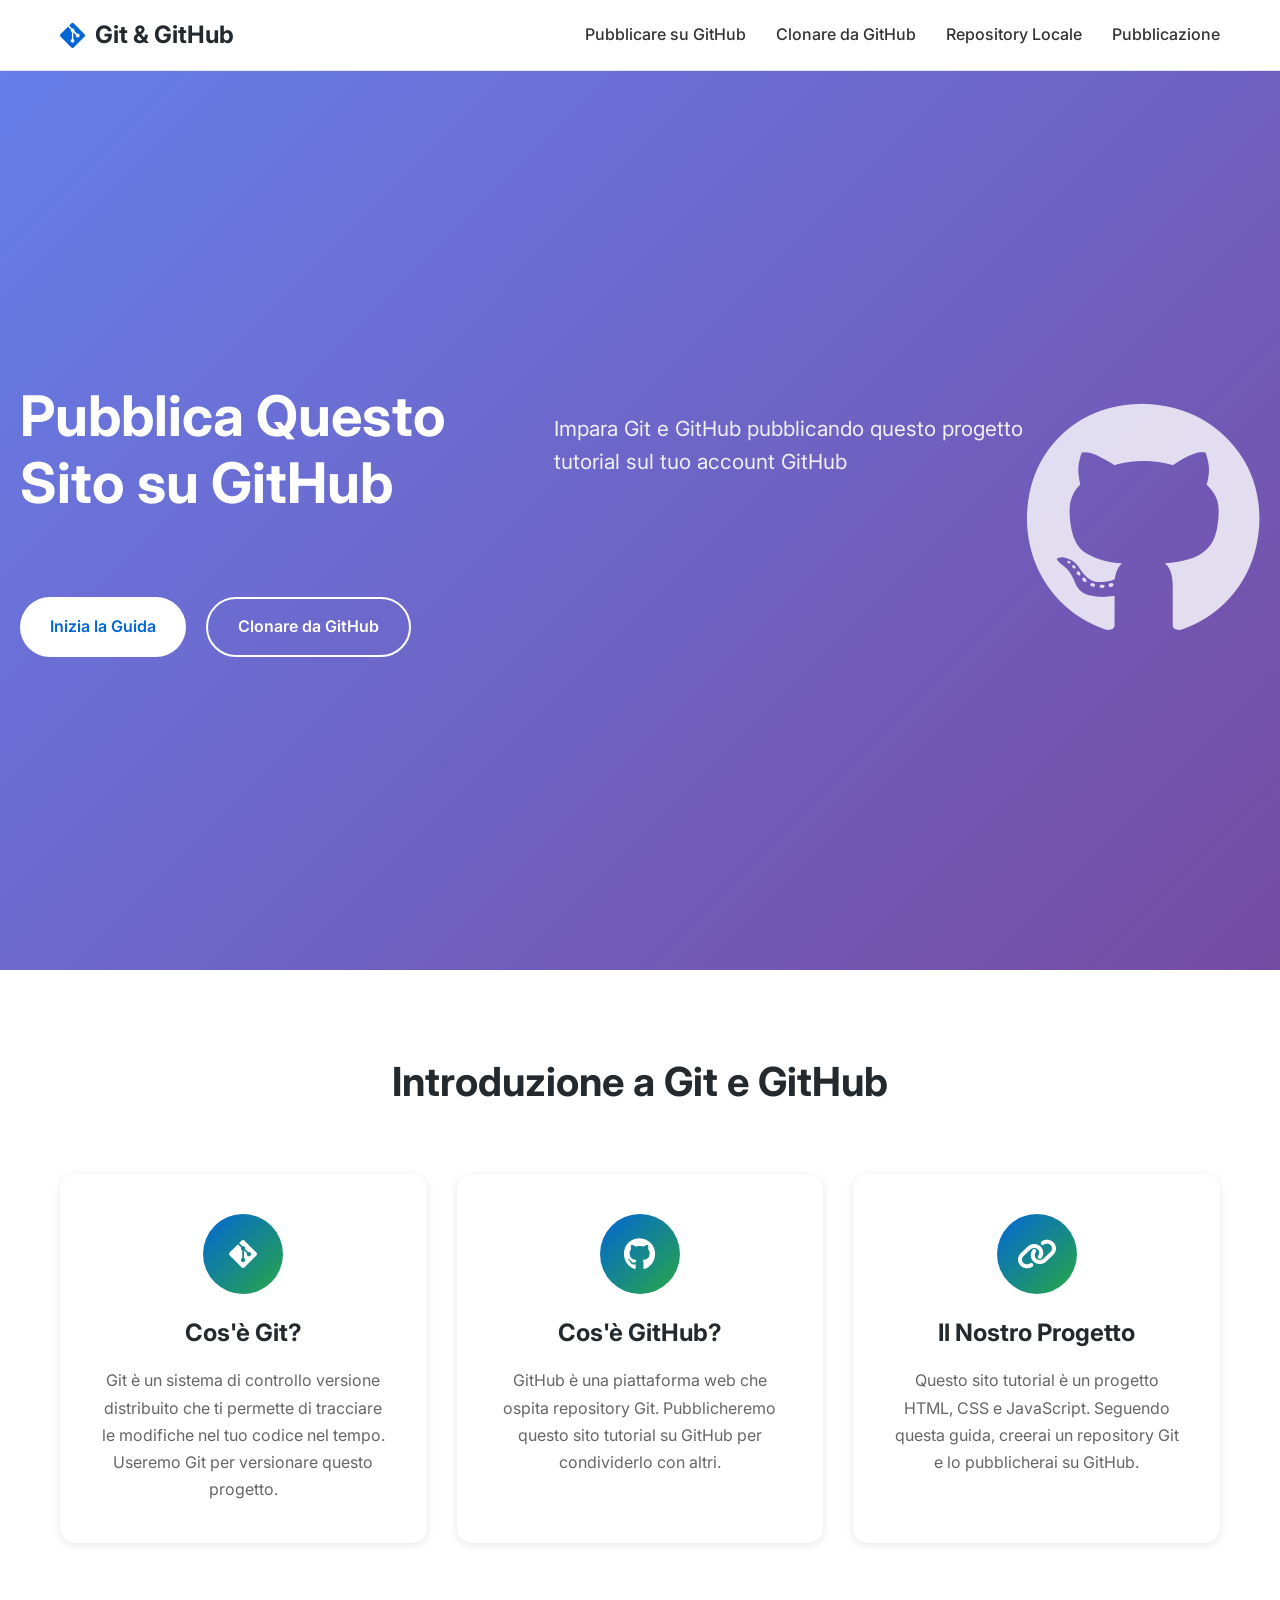
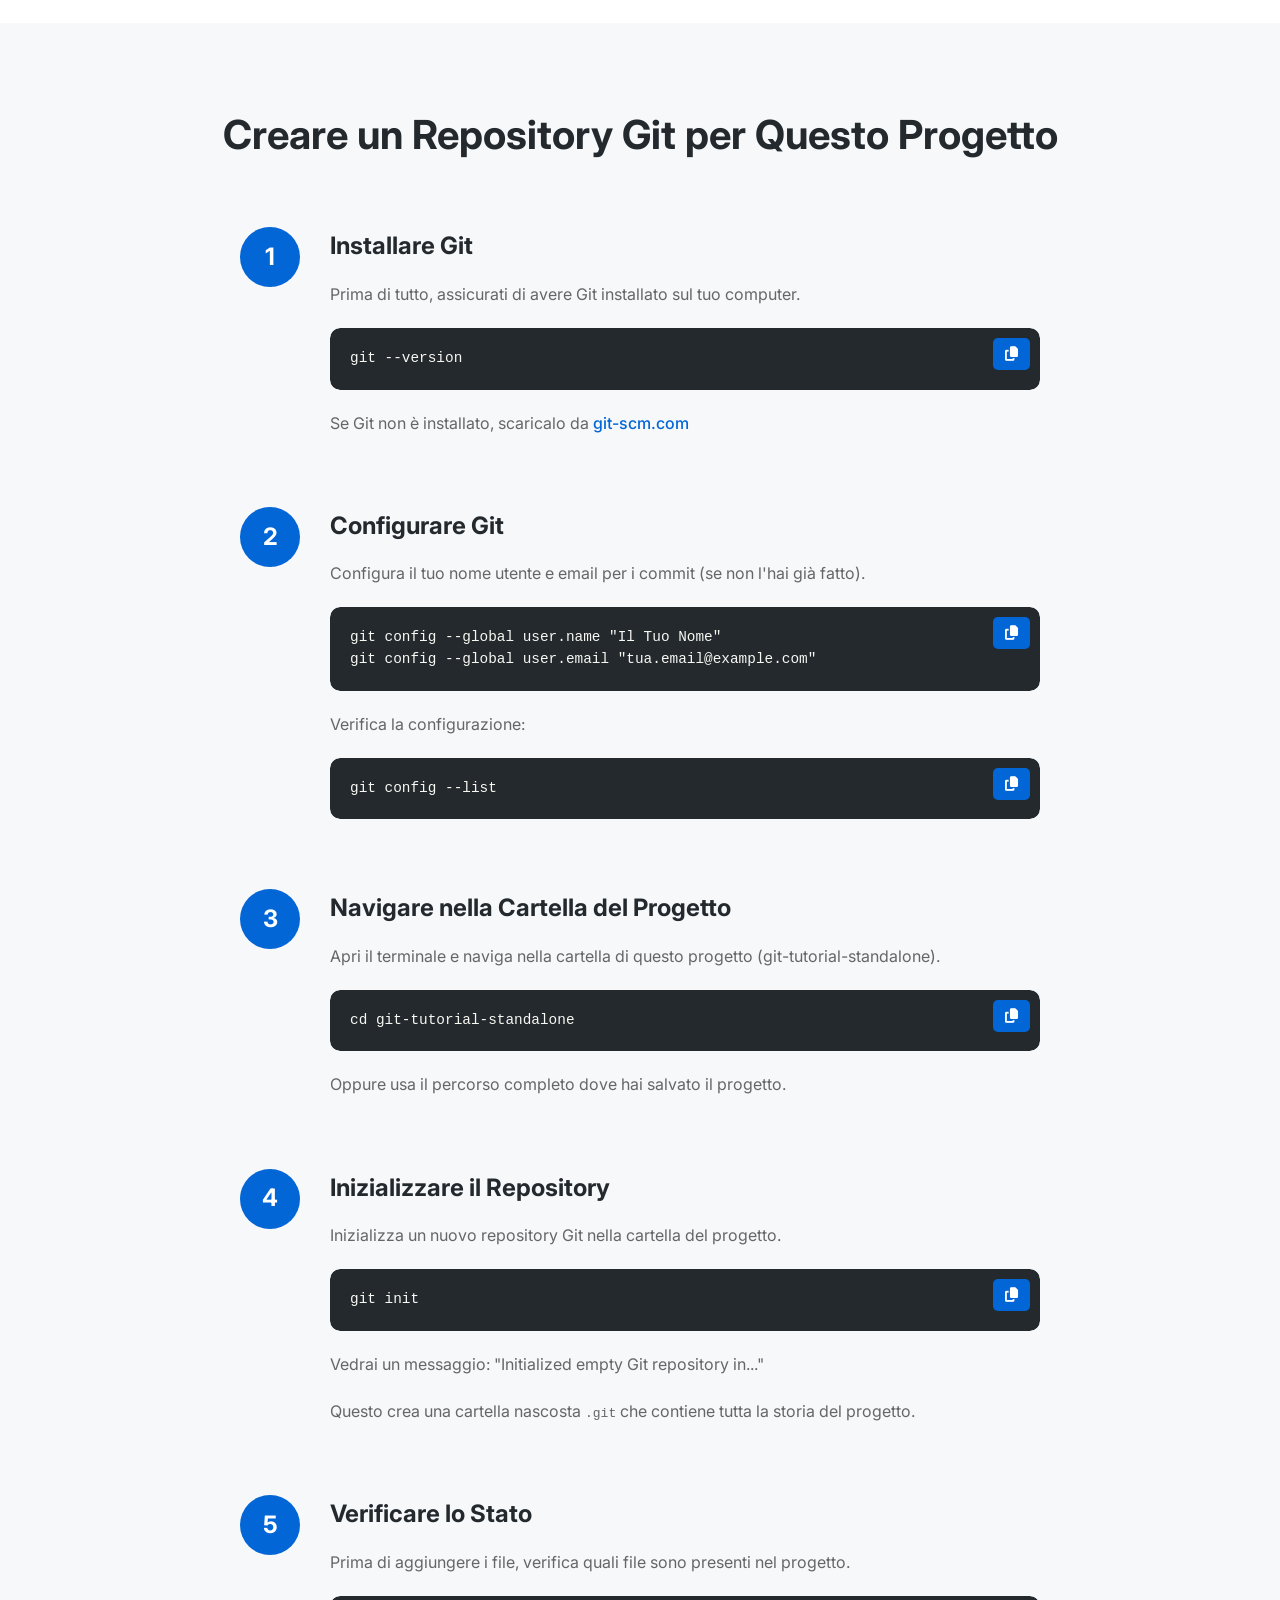
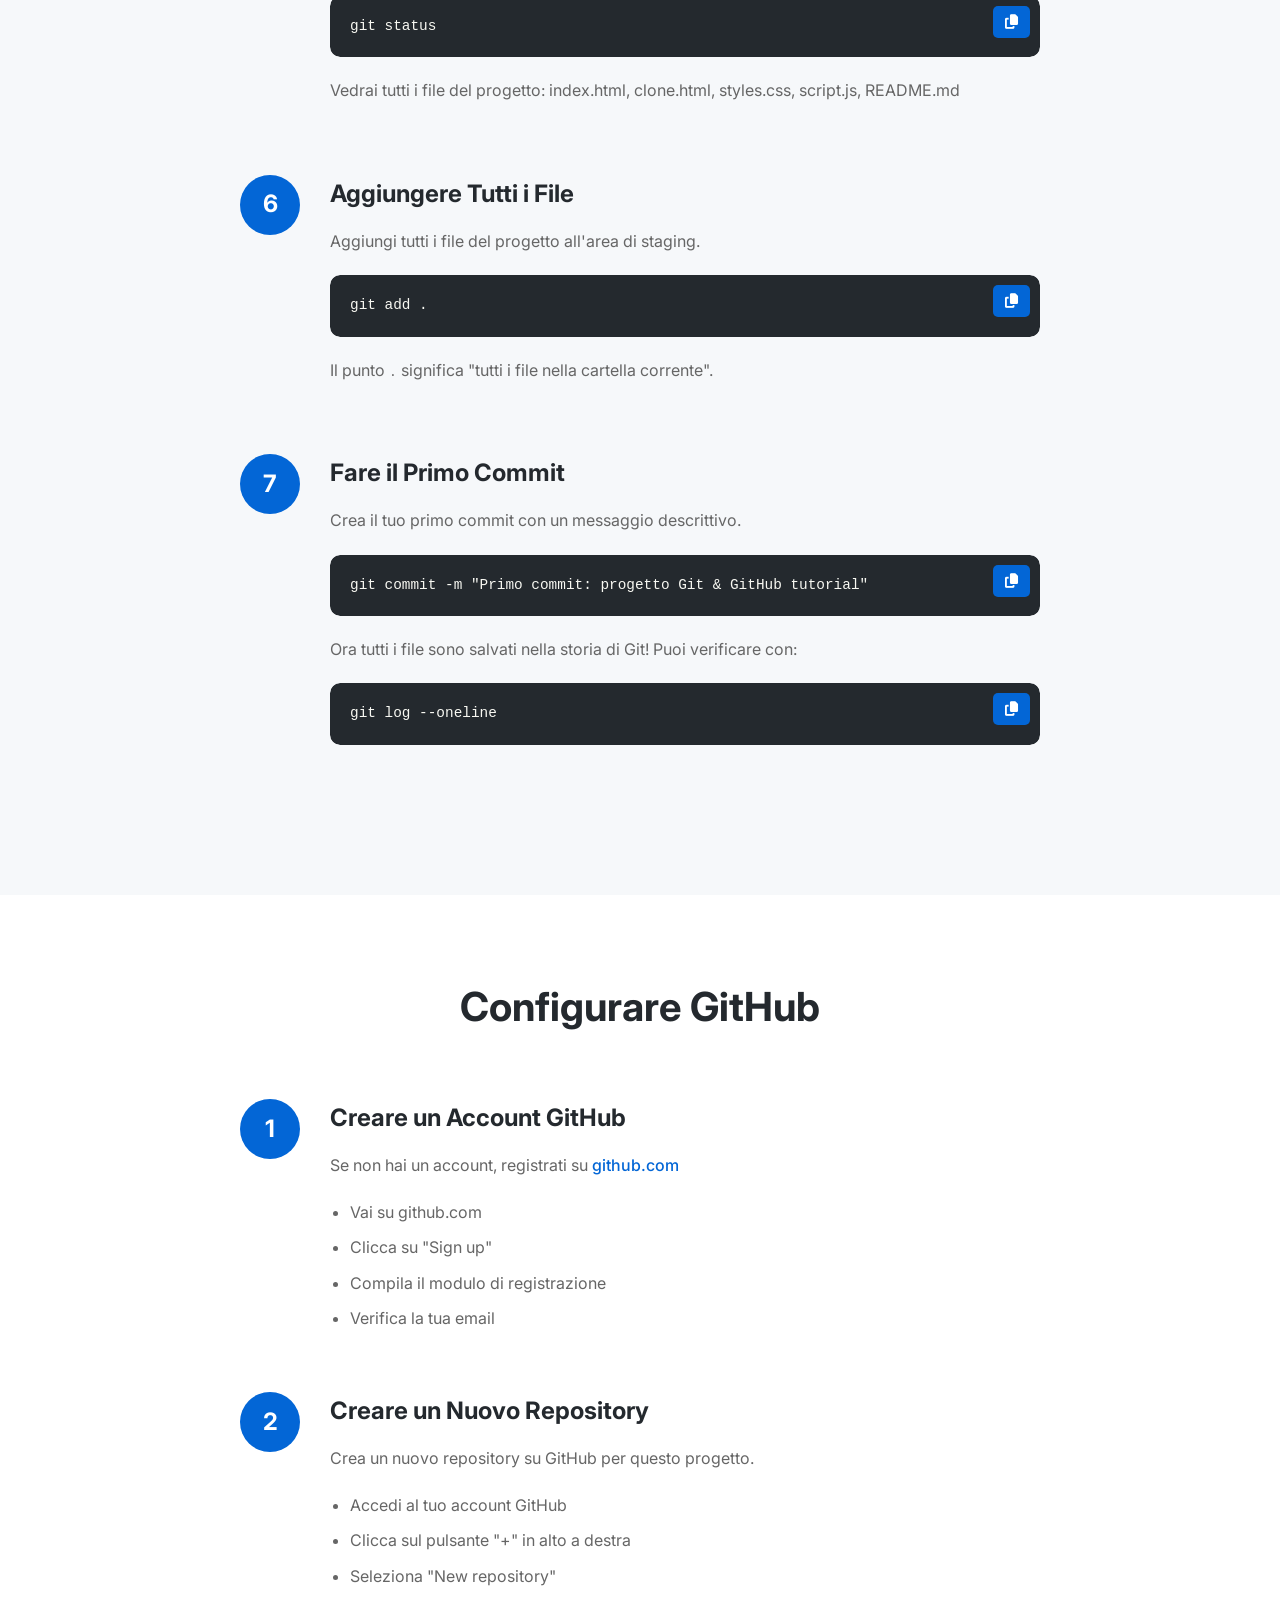
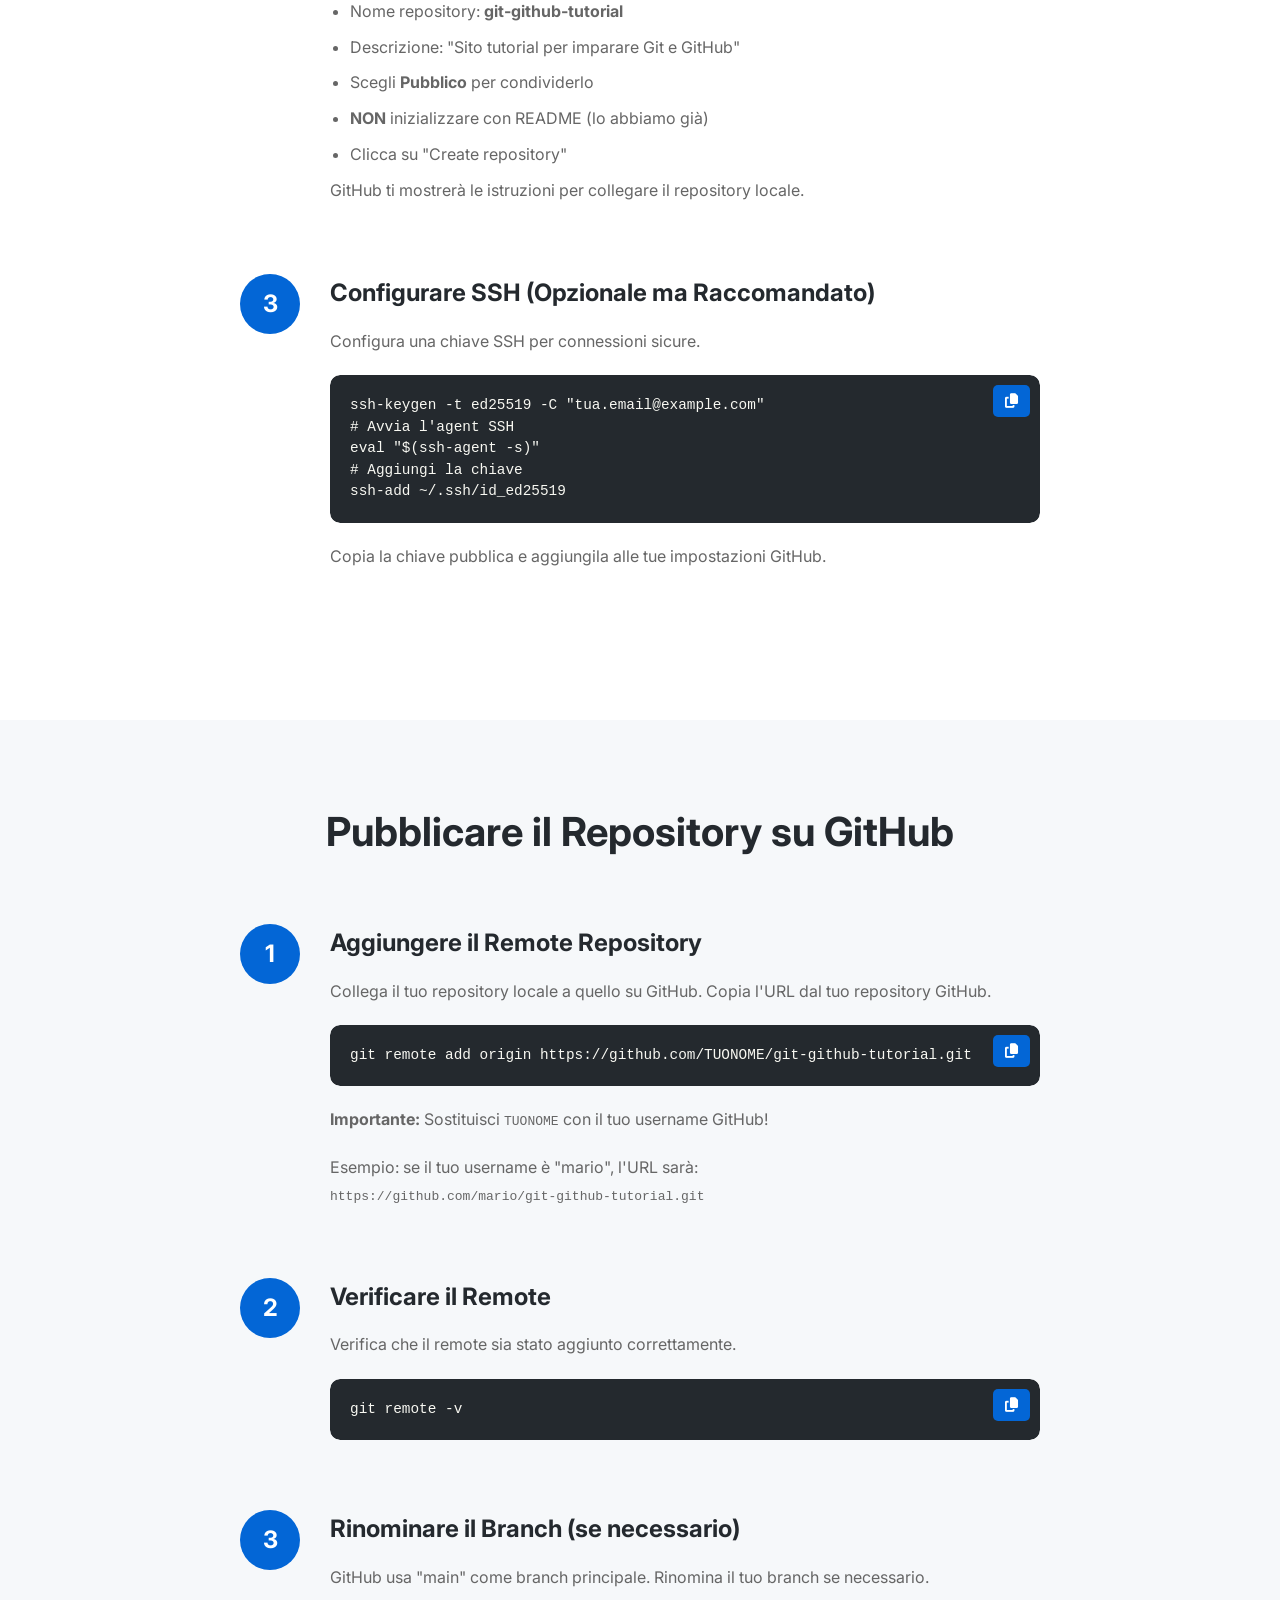
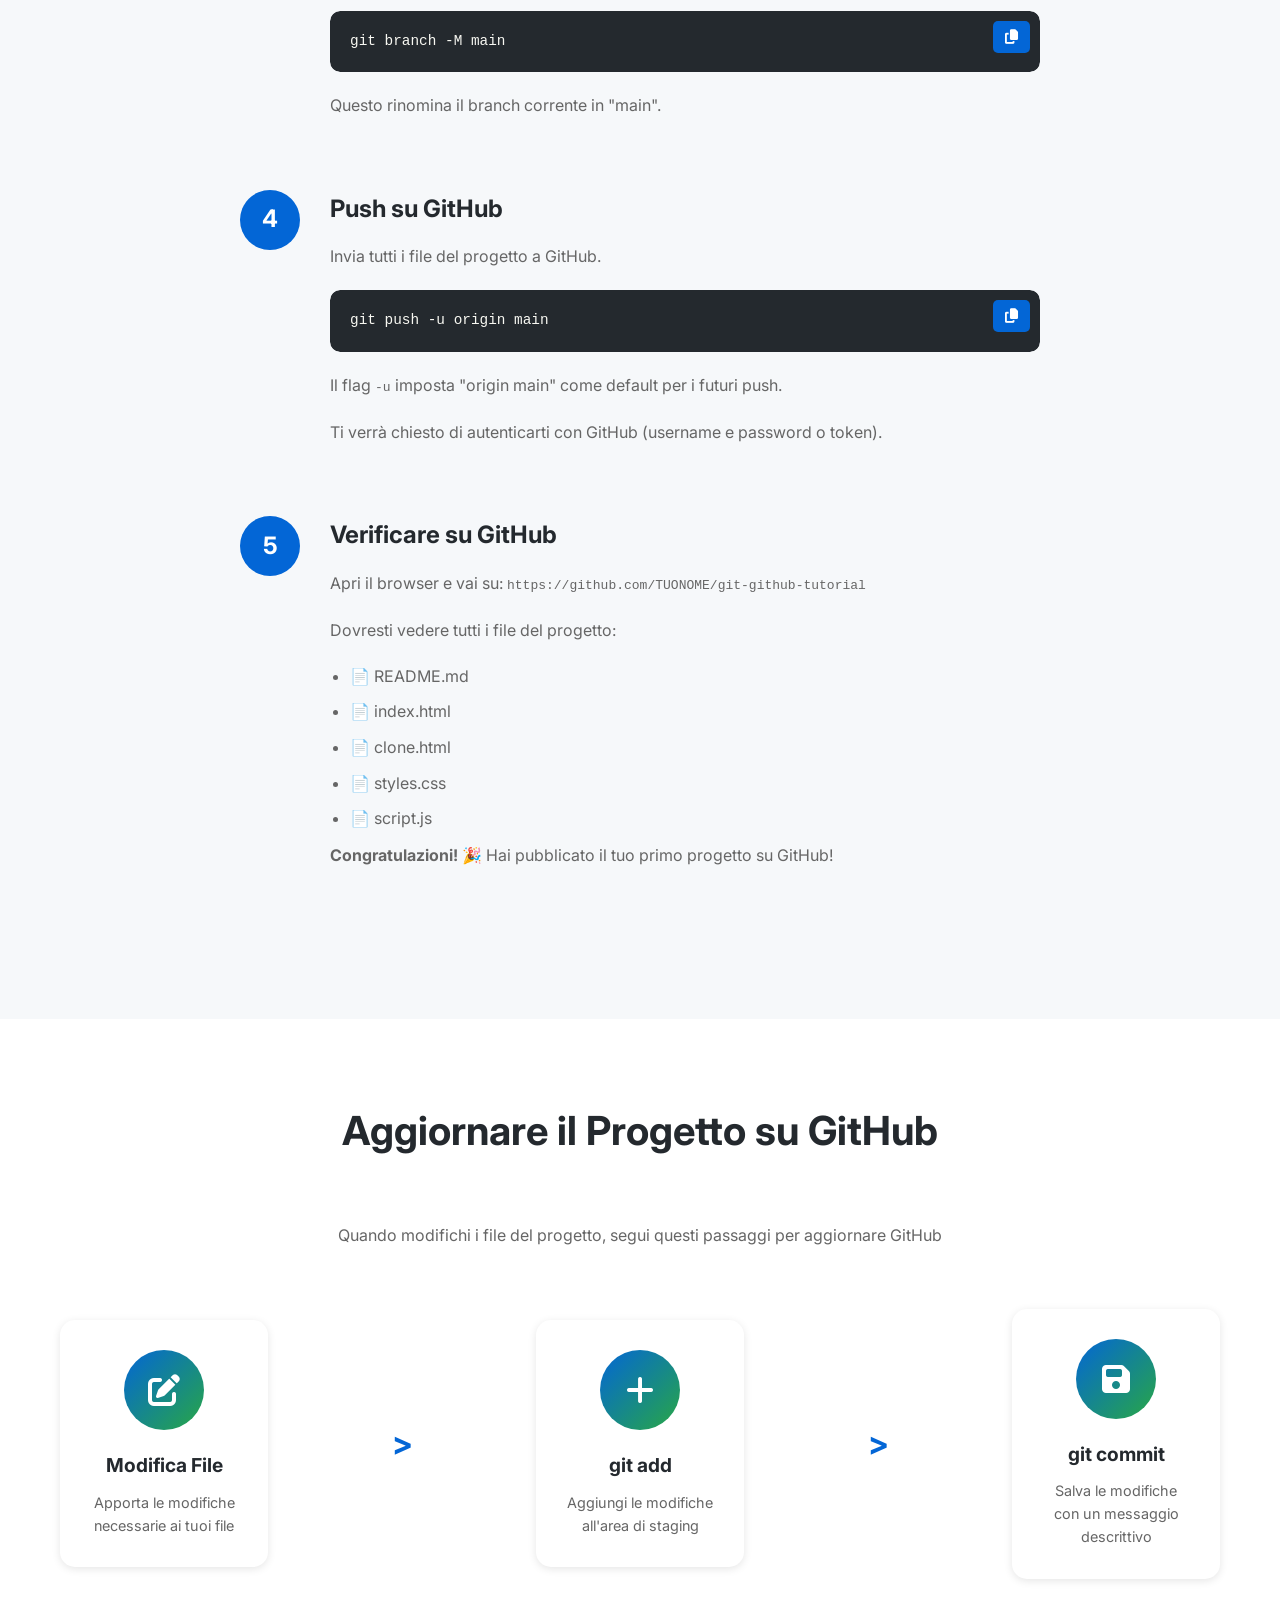
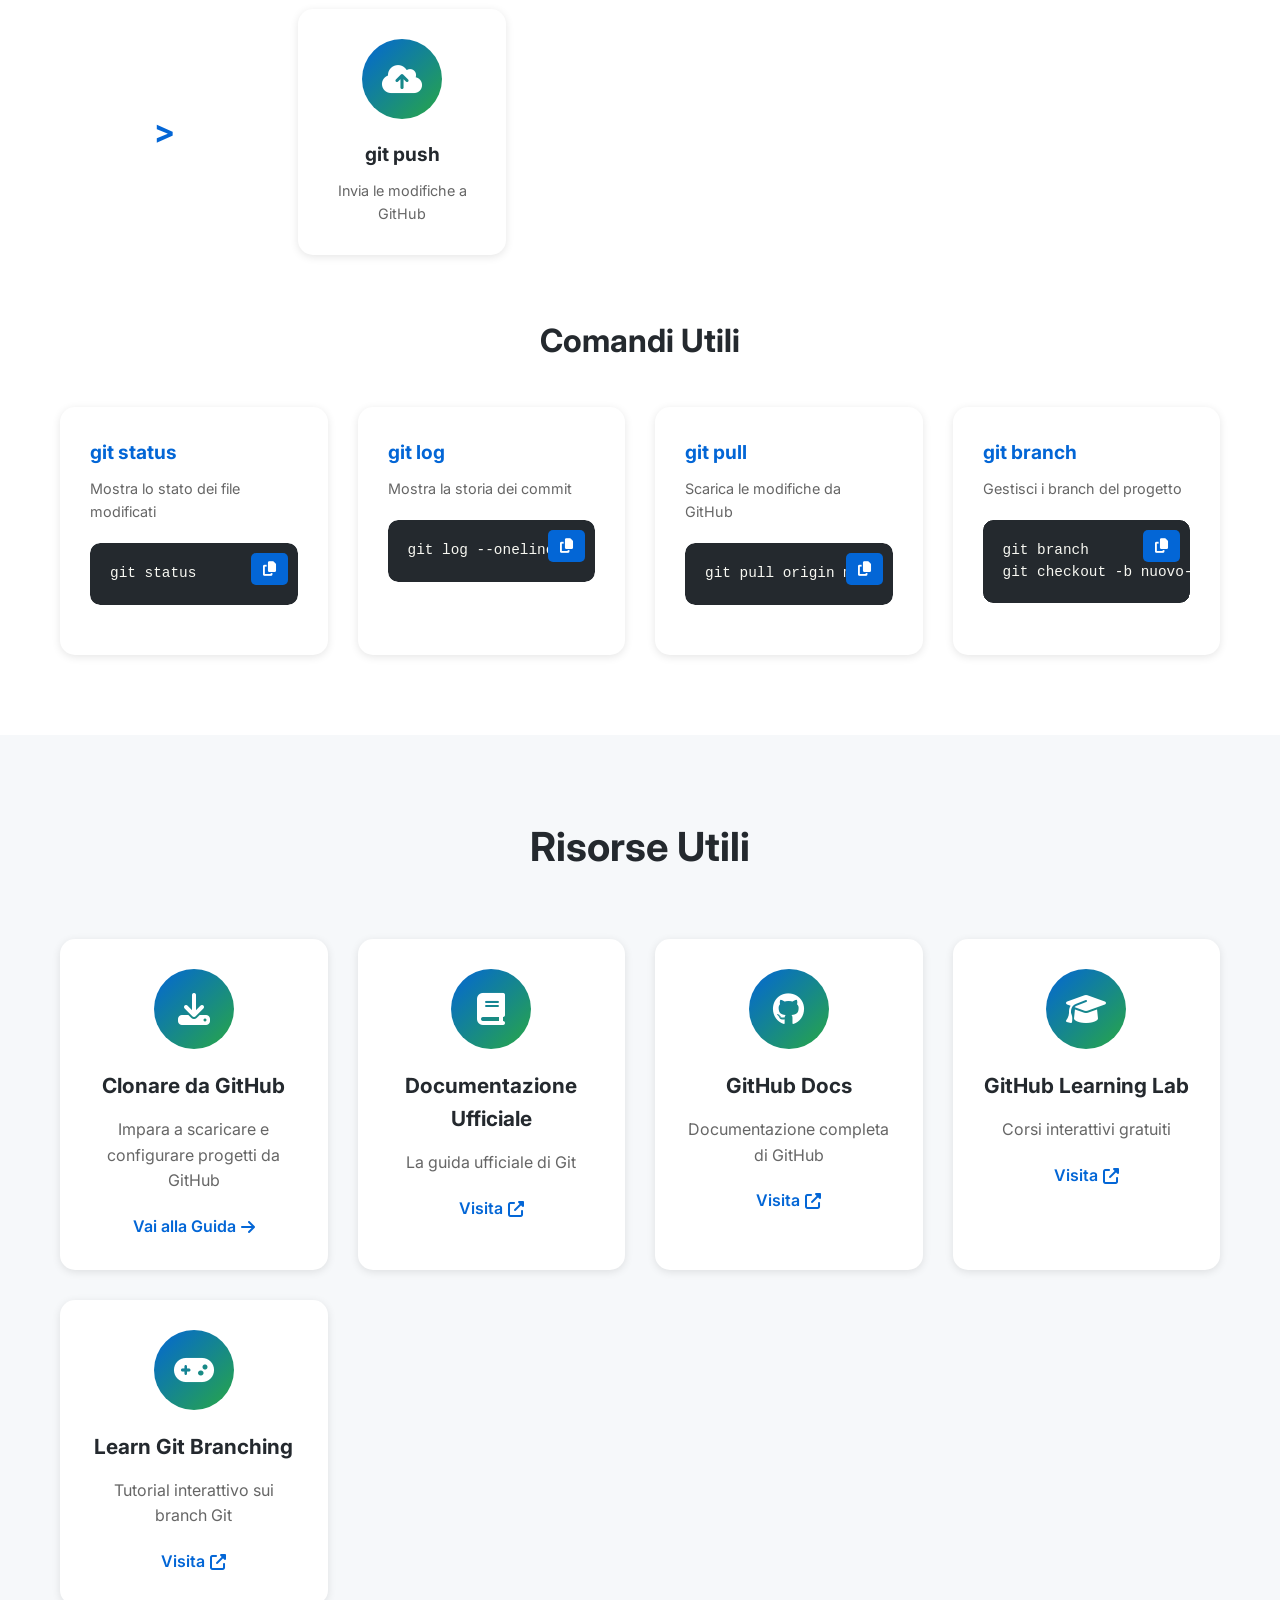
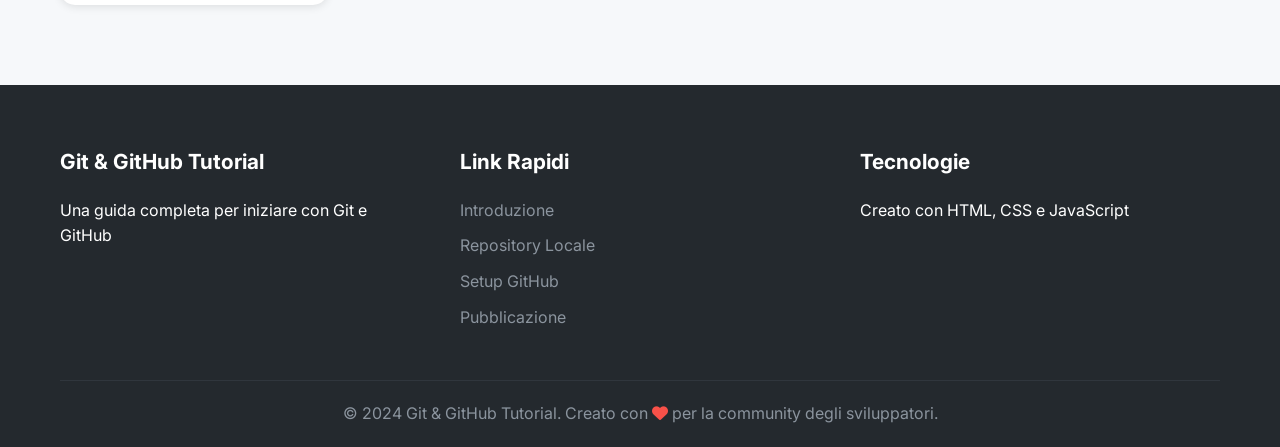
==== index.html @ cfc46d07 "Primo commit: progetto Git & GitHub tutorial" ====
<!DOCTYPE html>
<html lang="it">
<head>
    <meta charset="UTF-8">
    <meta name="viewport" content="width=device-width, initial-scale=1.0">
    <title>Git & GitHub - Guida Completa</title>
    <link rel="stylesheet" href="styles.css">
    <link href="https://fonts.googleapis.com/css2?family=Inter:wght@300;400;500;600;700&display=swap" rel="stylesheet">
    <link rel="stylesheet" href="https://cdnjs.cloudflare.com/ajax/libs/font-awesome/6.4.0/css/all.min.css">
</head>
<body>
    <header>
        <nav class="navbar">
            <div class="nav-container">
                <div class="nav-logo">
                    <i class="fab fa-git-alt"></i>
                    <span>Git & GitHub</span>
                </div>
                <ul class="nav-menu">
                    <li><a href="index.html">Pubblicare su GitHub</a></li>
                    <li><a href="clone.html">Clonare da GitHub</a></li>
                    <li><a href="#local-repo">Repository Locale</a></li>
                    <li><a href="#publish">Pubblicazione</a></li>
                </ul>
                <div class="hamburger">
                    <span></span>
                    <span></span>
                    <span></span>
                </div>
            </div>
        </nav>
    </header>

    <main>
        <section id="hero">
            <div class="hero-content">
                <h1>Pubblica Questo Sito su GitHub</h1>
                <p>Impara Git e GitHub pubblicando questo progetto tutorial sul tuo account GitHub</p>
                <div class="hero-buttons">
                    <a href="#local-repo" class="btn btn-primary">Inizia la Guida</a>
                    <a href="clone.html" class="btn btn-secondary">Clonare da GitHub</a>
                </div>
            </div>
            <div class="hero-image">
                <i class="fab fa-github"></i>
            </div>
        </section>

        <section id="introduction" class="section">
            <div class="container">
                <h2>Introduzione a Git e GitHub</h2>
                <div class="cards-grid">
                    <div class="card">
                        <div class="card-icon">
                            <i class="fab fa-git-alt"></i>
                        </div>
                        <h3>Cos'è Git?</h3>
                        <p>Git è un sistema di controllo versione distribuito che ti permette di tracciare le modifiche nel tuo codice nel tempo. Useremo Git per versionare questo progetto.</p>
                    </div>
                    <div class="card">
                        <div class="card-icon">
                            <i class="fab fa-github"></i>
                        </div>
                        <h3>Cos'è GitHub?</h3>
                        <p>GitHub è una piattaforma web che ospita repository Git. Pubblicheremo questo sito tutorial su GitHub per condividerlo con altri.</p>
                    </div>
                    <div class="card">
                        <div class="card-icon">
                            <i class="fas fa-link"></i>
                        </div>
                        <h3>Il Nostro Progetto</h3>
                        <p>Questo sito tutorial è un progetto HTML, CSS e JavaScript. Seguendo questa guida, creerai un repository Git e lo pubblicherai su GitHub.</p>
                    </div>
                </div>
            </div>
        </section>

        <section id="local-repo" class="section section-dark">
            <div class="container">
                <h2>Creare un Repository Git per Questo Progetto</h2>
                <div class="steps-container">
                    <div class="step" data-step="1">
                        <div class="step-number">1</div>
                        <div class="step-content">
                            <h3>Installare Git</h3>
                            <p>Prima di tutto, assicurati di avere Git installato sul tuo computer.</p>
                            <div class="code-block">
                                <button class="copy-btn" data-code="git --version">
                                    <i class="fas fa-copy"></i>
                                </button>
                                <pre><code>git --version</code></pre>
                            </div>
                            <p>Se Git non è installato, scaricalo da <a href="https://git-scm.com" target="_blank">git-scm.com</a></p>
                        </div>
                    </div>

                    <div class="step" data-step="2">
                        <div class="step-number">2</div>
                        <div class="step-content">
                            <h3>Configurare Git</h3>
                            <p>Configura il tuo nome utente e email per i commit (se non l'hai già fatto).</p>
                            <div class="code-block">
                                <button class="copy-btn" data-code="git config --global user.name &quot;Il Tuo Nome&quot;&#10;git config --global user.email &quot;tua.email@example.com&quot;">
                                    <i class="fas fa-copy"></i>
                                </button>
                                <pre><code>git config --global user.name "Il Tuo Nome"
git config --global user.email "tua.email@example.com"</code></pre>
                            </div>
                            <p>Verifica la configurazione:</p>
                            <div class="code-block">
                                <button class="copy-btn" data-code="git config --list">
                                    <i class="fas fa-copy"></i>
                                </button>
                                <pre><code>git config --list</code></pre>
                            </div>
                        </div>
                    </div>

                    <div class="step" data-step="3">
                        <div class="step-number">3</div>
                        <div class="step-content">
                            <h3>Navigare nella Cartella del Progetto</h3>
                            <p>Apri il terminale e naviga nella cartella di questo progetto (git-tutorial-standalone).</p>
                            <div class="code-block">
                                <button class="copy-btn" data-code="cd git-tutorial-standalone">
                                    <i class="fas fa-copy"></i>
                                </button>
                                <pre><code>cd git-tutorial-standalone</code></pre>
                            </div>
                            <p>Oppure usa il percorso completo dove hai salvato il progetto.</p>
                        </div>
                    </div>

                    <div class="step" data-step="4">
                        <div class="step-number">4</div>
                        <div class="step-content">
                            <h3>Inizializzare il Repository</h3>
                            <p>Inizializza un nuovo repository Git nella cartella del progetto.</p>
                            <div class="code-block">
                                <button class="copy-btn" data-code="git init">
                                    <i class="fas fa-copy"></i>
                                </button>
                                <pre><code>git init</code></pre>
                            </div>
                            <p>Vedrai un messaggio: "Initialized empty Git repository in..."</p>
                            <p>Questo crea una cartella nascosta <code>.git</code> che contiene tutta la storia del progetto.</p>
                        </div>
                    </div>

                    <div class="step" data-step="5">
                        <div class="step-number">5</div>
                        <div class="step-content">
                            <h3>Verificare lo Stato</h3>
                            <p>Prima di aggiungere i file, verifica quali file sono presenti nel progetto.</p>
                            <div class="code-block">
                                <button class="copy-btn" data-code="git status">
                                    <i class="fas fa-copy"></i>
                                </button>
                                <pre><code>git status</code></pre>
                            </div>
                            <p>Vedrai tutti i file del progetto: index.html, clone.html, styles.css, script.js, README.md</p>
                        </div>
                    </div>

                    <div class="step" data-step="6">
                        <div class="step-number">6</div>
                        <div class="step-content">
                            <h3>Aggiungere Tutti i File</h3>
                            <p>Aggiungi tutti i file del progetto all'area di staging.</p>
                            <div class="code-block">
                                <button class="copy-btn" data-code="git add .">
                                    <i class="fas fa-copy"></i>
                                </button>
                                <pre><code>git add .</code></pre>
                            </div>
                            <p>Il punto <code>.</code> significa "tutti i file nella cartella corrente".</p>
                        </div>
                    </div>

                    <div class="step" data-step="7">
                        <div class="step-number">7</div>
                        <div class="step-content">
                            <h3>Fare il Primo Commit</h3>
                            <p>Crea il tuo primo commit con un messaggio descrittivo.</p>
                            <div class="code-block">
                                <button class="copy-btn" data-code="git commit -m &quot;Primo commit: progetto Git & GitHub tutorial&quot;">
                                    <i class="fas fa-copy"></i>
                                </button>
                                <pre><code>git commit -m "Primo commit: progetto Git & GitHub tutorial"</code></pre>
                            </div>
                            <p>Ora tutti i file sono salvati nella storia di Git! Puoi verificare con:</p>
                            <div class="code-block">
                                <button class="copy-btn" data-code="git log --oneline">
                                    <i class="fas fa-copy"></i>
                                </button>
                                <pre><code>git log --oneline</code></pre>
                            </div>
                        </div>
                    </div>
                </div>
            </div>
        </section>

        <section id="github-setup" class="section">
            <div class="container">
                <h2>Configurare GitHub</h2>
                <div class="steps-container">
                    <div class="step" data-step="1">
                        <div class="step-number">1</div>
                        <div class="step-content">
                            <h3>Creare un Account GitHub</h3>
                            <p>Se non hai un account, registrati su <a href="https://github.com" target="_blank">github.com</a></p>
                            <ul>
                                <li>Vai su github.com</li>
                                <li>Clicca su "Sign up"</li>
                                <li>Compila il modulo di registrazione</li>
                                <li>Verifica la tua email</li>
                            </ul>
                        </div>
                    </div>

                    <div class="step" data-step="2">
                        <div class="step-number">2</div>
                        <div class="step-content">
                            <h3>Creare un Nuovo Repository</h3>
                            <p>Crea un nuovo repository su GitHub per questo progetto.</p>
                            <ul>
                                <li>Accedi al tuo account GitHub</li>
                                <li>Clicca sul pulsante "+" in alto a destra</li>
                                <li>Seleziona "New repository"</li>
                                <li>Nome repository: <strong>git-github-tutorial</strong></li>
                                <li>Descrizione: "Sito tutorial per imparare Git e GitHub"</li>
                                <li>Scegli <strong>Pubblico</strong> per condividerlo</li>
                                <li><strong>NON</strong> inizializzare con README (lo abbiamo già)</li>
                                <li>Clicca su "Create repository"</li>
                            </ul>
                            <p>GitHub ti mostrerà le istruzioni per collegare il repository locale.</p>
                        </div>
                    </div>

                    <div class="step" data-step="3">
                        <div class="step-number">3</div>
                        <div class="step-content">
                            <h3>Configurare SSH (Opzionale ma Raccomandato)</h3>
                            <p>Configura una chiave SSH per connessioni sicure.</p>
                            <div class="code-block">
                                <button class="copy-btn" data-code="ssh-keygen -t ed25519 -C &quot;tua.email@example.com&quot;&#10;# Avvia l'agent SSH&#10;eval &quot;$(ssh-agent -s)&quot;&#10;# Aggiungi la chiave&#10;ssh-add ~/.ssh/id_ed25519">
                                    <i class="fas fa-copy"></i>
                                </button>
                                <pre><code>ssh-keygen -t ed25519 -C "tua.email@example.com"
# Avvia l'agent SSH
eval "$(ssh-agent -s)"
# Aggiungi la chiave
ssh-add ~/.ssh/id_ed25519</code></pre>
                            </div>
                            <p>Copia la chiave pubblica e aggiungila alle tue impostazioni GitHub.</p>
                        </div>
                    </div>
                </div>
            </div>
        </section>

        <section id="publish" class="section section-dark">
            <div class="container">
                <h2>Pubblicare il Repository su GitHub</h2>
                <div class="steps-container">
                    <div class="step" data-step="1">
                        <div class="step-number">1</div>
                        <div class="step-content">
                            <h3>Aggiungere il Remote Repository</h3>
                            <p>Collega il tuo repository locale a quello su GitHub. Copia l'URL dal tuo repository GitHub.</p>
                            <div class="code-block">
                                <button class="copy-btn" data-code="git remote add origin https://github.com/TUONOME/git-github-tutorial.git">
                                    <i class="fas fa-copy"></i>
                                </button>
                                <pre><code>git remote add origin https://github.com/TUONOME/git-github-tutorial.git</code></pre>
                            </div>
                            <p><strong>Importante:</strong> Sostituisci <code>TUONOME</code> con il tuo username GitHub!</p>
                            <p>Esempio: se il tuo username è "mario", l'URL sarà:<br>
                            <code>https://github.com/mario/git-github-tutorial.git</code></p>
                        </div>
                    </div>

                    <div class="step" data-step="2">
                        <div class="step-number">2</div>
                        <div class="step-content">
                            <h3>Verificare il Remote</h3>
                            <p>Verifica che il remote sia stato aggiunto correttamente.</p>
                            <div class="code-block">
                                <button class="copy-btn" data-code="git remote -v">
                                    <i class="fas fa-copy"></i>
                                </button>
                                <pre><code>git remote -v</code></pre>
                            </div>
                        </div>
                    </div>

                    <div class="step" data-step="3">
                        <div class="step-number">3</div>
                        <div class="step-content">
                            <h3>Rinominare il Branch (se necessario)</h3>
                            <p>GitHub usa "main" come branch principale. Rinomina il tuo branch se necessario.</p>
                            <div class="code-block">
                                <button class="copy-btn" data-code="git branch -M main">
                                    <i class="fas fa-copy"></i>
                                </button>
                                <pre><code>git branch -M main</code></pre>
                            </div>
                            <p>Questo rinomina il branch corrente in "main".</p>
                        </div>
                    </div>

                    <div class="step" data-step="4">
                        <div class="step-number">4</div>
                        <div class="step-content">
                            <h3>Push su GitHub</h3>
                            <p>Invia tutti i file del progetto a GitHub.</p>
                            <div class="code-block">
                                <button class="copy-btn" data-code="git push -u origin main">
                                    <i class="fas fa-copy"></i>
                                </button>
                                <pre><code>git push -u origin main</code></pre>
                            </div>
                            <p>Il flag <code>-u</code> imposta "origin main" come default per i futuri push.</p>
                            <p>Ti verrà chiesto di autenticarti con GitHub (username e password o token).</p>
                        </div>
                    </div>

                    <div class="step" data-step="5">
                        <div class="step-number">5</div>
                        <div class="step-content">
                            <h3>Verificare su GitHub</h3>
                            <p>Apri il browser e vai su: <code>https://github.com/TUONOME/git-github-tutorial</code></p>
                            <p>Dovresti vedere tutti i file del progetto:</p>
                            <ul>
                                <li>📄 README.md</li>
                                <li>📄 index.html</li>
                                <li>📄 clone.html</li>
                                <li>📄 styles.css</li>
                                <li>📄 script.js</li>
                            </ul>
                            <p><strong>Congratulazioni! 🎉</strong> Hai pubblicato il tuo primo progetto su GitHub!</p>
                        </div>
                    </div>
                </div>
            </div>
        </section>

        <section id="workflow" class="section">
            <div class="container">
                <h2>Aggiornare il Progetto su GitHub</h2>
                <p style="text-align: center; max-width: 800px; margin: 0 auto 40px; color: #666;">Quando modifichi i file del progetto, segui questi passaggi per aggiornare GitHub</p>
                <div class="workflow-diagram">
                    <div class="workflow-step">
                        <div class="workflow-icon">
                            <i class="fas fa-edit"></i>
                        </div>
                        <h3>Modifica File</h3>
                        <p>Apporta le modifiche necessarie ai tuoi file</p>
                    </div>
                    <div class="workflow-arrow">></div>
                    <div class="workflow-step">
                        <div class="workflow-icon">
                            <i class="fas fa-plus"></i>
                        </div>
                        <h3>git add</h3>
                        <p>Aggiungi le modifiche all'area di staging</p>
                    </div>
                    <div class="workflow-arrow">></div>
                    <div class="workflow-step">
                        <div class="workflow-icon">
                            <i class="fas fa-save"></i>
                        </div>
                        <h3>git commit</h3>
                        <p>Salva le modifiche con un messaggio descrittivo</p>
                    </div>
                    <div class="workflow-arrow">></div>
                    <div class="workflow-step">
                        <div class="workflow-icon">
                            <i class="fas fa-cloud-upload-alt"></i>
                        </div>
                        <h3>git push</h3>
                        <p>Invia le modifiche a GitHub</p>
                    </div>
                </div>

                <div class="commands-reference">
                    <h3>Comandi Utili</h3>
                    <div class="commands-grid">
                        <div class="command-card">
                            <h4>git status</h4>
                            <p>Mostra lo stato dei file modificati</p>
                            <div class="code-block">
                                <button class="copy-btn" data-code="git status">
                                    <i class="fas fa-copy"></i>
                                </button>
                                <pre><code>git status</code></pre>
                            </div>
                        </div>
                        <div class="command-card">
                            <h4>git log</h4>
                            <p>Mostra la storia dei commit</p>
                            <div class="code-block">
                                <button class="copy-btn" data-code="git log --oneline">
                                    <i class="fas fa-copy"></i>
                                </button>
                                <pre><code>git log --oneline</code></pre>
                            </div>
                        </div>
                        <div class="command-card">
                            <h4>git pull</h4>
                            <p>Scarica le modifiche da GitHub</p>
                            <div class="code-block">
                                <button class="copy-btn" data-code="git pull origin main">
                                    <i class="fas fa-copy"></i>
                                </button>
                                <pre><code>git pull origin main</code></pre>
                            </div>
                        </div>
                        <div class="command-card">
                            <h4>git branch</h4>
                            <p>Gestisci i branch del progetto</p>
                            <div class="code-block">
                                <button class="copy-btn" data-code="git branch&#10;git checkout -b nuovo-branch">
                                    <i class="fas fa-copy"></i>
                                </button>
                                <pre><code>git branch
git checkout -b nuovo-branch</code></pre>
                            </div>
                        </div>
                    </div>
                </div>
            </div>
        </section>

        <section id="resources" class="section section-dark">
            <div class="container">
                <h2>Risorse Utili</h2>
                <div class="resources-grid">
                    <div class="resource-card">
                        <div class="resource-icon">
                            <i class="fas fa-download"></i>
                        </div>
                        <h3>Clonare da GitHub</h3>
                        <p>Impara a scaricare e configurare progetti da GitHub</p>
                        <a href="clone.html" class="resource-link">Vai alla Guida <i class="fas fa-arrow-right"></i></a>
                    </div>
                    <div class="resource-card">
                        <div class="resource-icon">
                            <i class="fas fa-book"></i>
                        </div>
                        <h3>Documentazione Ufficiale</h3>
                        <p>La guida ufficiale di Git</p>
                        <a href="https://git-scm.com/doc" target="_blank" class="resource-link">Visita <i class="fas fa-external-link-alt"></i></a>
                    </div>
                    <div class="resource-card">
                        <div class="resource-icon">
                            <i class="fab fa-github"></i>
                        </div>
                        <h3>GitHub Docs</h3>
                        <p>Documentazione completa di GitHub</p>
                        <a href="https://docs.github.com" target="_blank" class="resource-link">Visita <i class="fas fa-external-link-alt"></i></a>
                    </div>
                    <div class="resource-card">
                        <div class="resource-icon">
                            <i class="fas fa-graduation-cap"></i>
                        </div>
                        <h3>GitHub Learning Lab</h3>
                        <p>Corsi interattivi gratuiti</p>
                        <a href="https://lab.github.com" target="_blank" class="resource-link">Visita <i class="fas fa-external-link-alt"></i></a>
                    </div>
                    <div class="resource-card">
                        <div class="resource-icon">
                            <i class="fas fa-gamepad"></i>
                        </div>
                        <h3>Learn Git Branching</h3>
                        <p>Tutorial interattivo sui branch Git</p>
                        <a href="https://learngitbranching.js.org" target="_blank" class="resource-link">Visita <i class="fas fa-external-link-alt"></i></a>
                    </div>
                </div>
            </div>
        </section>
    </main>

    <footer>
        <div class="container">
            <div class="footer-content">
                <div class="footer-section">
                    <h4>Git & GitHub Tutorial</h4>
                    <p>Una guida completa per iniziare con Git e GitHub</p>
                </div>
                <div class="footer-section">
                    <h4>Link Rapidi</h4>
                    <ul>
                        <li><a href="#introduction">Introduzione</a></li>
                        <li><a href="#local-repo">Repository Locale</a></li>
                        <li><a href="#github-setup">Setup GitHub</a></li>
                        <li><a href="#publish">Pubblicazione</a></li>
                    </ul>
                </div>
                <div class="footer-section">
                    <h4>Tecnologie</h4>
                    <p>Creato con HTML, CSS e JavaScript</p>
                </div>
            </div>
            <div class="footer-bottom">
                <p>&copy; 2024 Git & GitHub Tutorial. Creato con <i class="fas fa-heart"></i> per la community degli sviluppatori.</p>
            </div>
        </div>
    </footer>

    <script src="script.js"></script>
</body>
</html>
---- styles.css ----
/* Reset e Stili Base */
* {
    margin: 0;
    padding: 0;
    box-sizing: border-box;
}

:root {
    --primary-color: #0366d6;
    --secondary-color: #28a745;
    --dark-color: #24292e;
    --light-color: #f6f8fa;
    --text-color: #333;
    --text-light: #666;
    --border-color: #e1e4e8;
    --shadow: 0 2px 8px rgba(0, 0, 0, 0.1);
    --shadow-hover: 0 4px 16px rgba(0, 0, 0, 0.15);
}

body {
    font-family: 'Inter', -apple-system, BlinkMacSystemFont, 'Segoe UI', Roboto, sans-serif;
    line-height: 1.6;
    color: var(--text-color);
    background-color: #fff;
}

.container {
    max-width: 1200px;
    margin: 0 auto;
    padding: 0 20px;
}

/* Navigation */
.navbar {
    background: rgba(255, 255, 255, 0.95);
    backdrop-filter: blur(10px);
    border-bottom: 1px solid var(--border-color);
    position: fixed;
    top: 0;
    width: 100%;
    z-index: 1000;
    transition: all 0.3s ease;
}

.nav-container {
    max-width: 1200px;
    margin: 0 auto;
    padding: 0 20px;
    display: flex;
    justify-content: space-between;
    align-items: center;
    height: 70px;
}

.nav-logo {
    display: flex;
    align-items: center;
    font-size: 1.5rem;
    font-weight: 700;
    color: var(--dark-color);
}

.nav-logo i {
    color: var(--primary-color);
    margin-right: 10px;
    font-size: 1.8rem;
}

.nav-menu {
    display: flex;
    list-style: none;
    gap: 30px;
}

.nav-menu a {
    text-decoration: none;
    color: var(--text-color);
    font-weight: 500;
    transition: color 0.3s ease;
    position: relative;
}

.nav-menu a:hover {
    color: var(--primary-color);
}

.nav-menu a::after {
    content: '';
    position: absolute;
    bottom: -5px;
    left: 0;
    width: 0;
    height: 2px;
    background: var(--primary-color);
    transition: width 0.3s ease;
}

.nav-menu a:hover::after {
    width: 100%;
}

.hamburger {
    display: none;
    flex-direction: column;
    cursor: pointer;
}

.hamburger span {
    width: 25px;
    height: 3px;
    background: var(--dark-color);
    margin: 3px 0;
    transition: 0.3s;
}

/* Hero Section */
#hero {
    min-height: 100vh;
    display: flex;
    align-items: center;
    background: linear-gradient(135deg, #667eea 0%, #764ba2 100%);
    color: white;
    padding: 0 20px;
    margin-top: 70px;
}

.hero-content {
    max-width: 1200px;
    margin: 0 auto;
    display: grid;
    grid-template-columns: 1fr 1fr;
    gap: 60px;
    align-items: center;
    width: 100%;
}

.hero-content h1 {
    font-size: 3.5rem;
    font-weight: 700;
    margin-bottom: 20px;
    line-height: 1.2;
}

.hero-content p {
    font-size: 1.3rem;
    margin-bottom: 30px;
    opacity: 0.9;
}

.hero-buttons {
    display: flex;
    gap: 20px;
    flex-wrap: wrap;
}

.btn {
    padding: 15px 30px;
    border: none;
    border-radius: 50px;
    font-size: 1rem;
    font-weight: 600;
    text-decoration: none;
    cursor: pointer;
    transition: all 0.3s ease;
    display: inline-flex;
    align-items: center;
    gap: 10px;
}

.btn-primary {
    background: white;
    color: var(--primary-color);
}

.btn-primary:hover {
    transform: translateY(-2px);
    box-shadow: 0 8px 25px rgba(0, 0, 0, 0.2);
}

.btn-secondary {
    background: transparent;
    color: white;
    border: 2px solid white;
}

.btn-secondary:hover {
    background: white;
    color: var(--primary-color);
}

.hero-image {
    display: flex;
    justify-content: center;
    align-items: center;
}

.hero-image i {
    font-size: 15rem;
    opacity: 0.8;
    animation: float 6s ease-in-out infinite;
}

@keyframes float {
    0%, 100% { transform: translateY(0px); }
    50% { transform: translateY(-20px); }
}

/* Sections */
.section {
    padding: 80px 0;
}

.section-dark {
    background: var(--light-color);
}

.section h2 {
    text-align: center;
    font-size: 2.5rem;
    font-weight: 700;
    margin-bottom: 60px;
    color: var(--dark-color);
}

/* Cards Grid */
.cards-grid {
    display: grid;
    grid-template-columns: repeat(auto-fit, minmax(300px, 1fr));
    gap: 30px;
    margin-top: 40px;
}

.card {
    background: white;
    padding: 40px;
    border-radius: 15px;
    box-shadow: var(--shadow);
    transition: all 0.3s ease;
    text-align: center;
}

.card:hover {
    transform: translateY(-5px);
    box-shadow: var(--shadow-hover);
}

.card-icon {
    width: 80px;
    height: 80px;
    margin: 0 auto 20px;
    background: linear-gradient(135deg, var(--primary-color), var(--secondary-color));
    border-radius: 50%;
    display: flex;
    align-items: center;
    justify-content: center;
    color: white;
    font-size: 2rem;
}

.card h3 {
    font-size: 1.5rem;
    margin-bottom: 15px;
    color: var(--dark-color);
}

.card p {
    color: var(--text-light);
    line-height: 1.7;
}

/* Steps */
.steps-container {
    max-width: 800px;
    margin: 0 auto;
}

.step {
    display: flex;
    gap: 30px;
    margin-bottom: 50px;
    align-items: flex-start;
}

.step-number {
    width: 60px;
    height: 60px;
    background: var(--primary-color);
    color: white;
    border-radius: 50%;
    display: flex;
    align-items: center;
    justify-content: center;
    font-size: 1.5rem;
    font-weight: 700;
    flex-shrink: 0;
}

.step-content {
    flex: 1;
}

.step-content h3 {
    font-size: 1.5rem;
    margin-bottom: 15px;
    color: var(--dark-color);
}

.step-content p {
    color: var(--text-light);
    margin-bottom: 20px;
    line-height: 1.7;
}

.step-content ul {
    margin-left: 20px;
    color: var(--text-light);
}

.step-content li {
    margin-bottom: 10px;
}

.step-content a {
    color: var(--primary-color);
    text-decoration: none;
    font-weight: 500;
}

.step-content a:hover {
    text-decoration: underline;
}

/* Code Blocks */
.code-block {
    position: relative;
    margin: 20px 0;
    border-radius: 10px;
    overflow: hidden;
}

.copy-btn {
    position: absolute;
    top: 10px;
    right: 10px;
    background: var(--primary-color);
    color: white;
    border: none;
    padding: 8px 12px;
    border-radius: 5px;
    cursor: pointer;
    font-size: 0.9rem;
    transition: all 0.3s ease;
    z-index: 10;
}

.copy-btn:hover {
    background: #0256cc;
}

.copy-btn.copied {
    background: var(--secondary-color);
}

.code-block pre {
    background: var(--dark-color);
    color: #f8f8f2;
    padding: 20px;
    border-radius: 10px;
    overflow-x: auto;
    font-family: 'Fira Code', 'Courier New', monospace;
    font-size: 0.9rem;
    line-height: 1.5;
}

.code-block code {
    display: block;
}

/* Workflow Diagram */
.workflow-diagram {
    display: grid;
    grid-template-columns: repeat(auto-fit, minmax(200px, 1fr));
    gap: 30px;
    margin: 60px 0;
    align-items: center;
}

.workflow-step {
    text-align: center;
    background: white;
    padding: 30px;
    border-radius: 15px;
    box-shadow: var(--shadow);
    transition: all 0.3s ease;
}

.workflow-step:hover {
    transform: translateY(-5px);
    box-shadow: var(--shadow-hover);
}

.workflow-icon {
    width: 80px;
    height: 80px;
    margin: 0 auto 20px;
    background: linear-gradient(135deg, var(--primary-color), var(--secondary-color));
    border-radius: 50%;
    display: flex;
    align-items: center;
    justify-content: center;
    color: white;
    font-size: 2rem;
}

.workflow-step h3 {
    font-size: 1.2rem;
    margin-bottom: 10px;
    color: var(--dark-color);
}

.workflow-step p {
    color: var(--text-light);
    font-size: 0.9rem;
}

.workflow-arrow {
    font-size: 2rem;
    color: var(--primary-color);
    text-align: center;
    font-weight: bold;
}

/* Commands Reference */
.commands-reference {
    margin-top: 60px;
}

.commands-reference h3 {
    text-align: center;
    font-size: 2rem;
    margin-bottom: 40px;
    color: var(--dark-color);
}

.commands-grid {
    display: grid;
    grid-template-columns: repeat(auto-fit, minmax(250px, 1fr));
    gap: 30px;
}

.command-card {
    background: white;
    padding: 30px;
    border-radius: 15px;
    box-shadow: var(--shadow);
    transition: all 0.3s ease;
}

.command-card:hover {
    transform: translateY(-5px);
    box-shadow: var(--shadow-hover);
}

.command-card h4 {
    font-size: 1.2rem;
    margin-bottom: 10px;
    color: var(--primary-color);
}

.command-card p {
    color: var(--text-light);
    margin-bottom: 20px;
    font-size: 0.9rem;
}

/* Resources Grid */
.resources-grid {
    display: grid;
    grid-template-columns: repeat(auto-fit, minmax(250px, 1fr));
    gap: 30px;
}

.resource-card {
    background: white;
    padding: 30px;
    border-radius: 15px;
    box-shadow: var(--shadow);
    text-align: center;
    transition: all 0.3s ease;
}

.resource-card:hover {
    transform: translateY(-5px);
    box-shadow: var(--shadow-hover);
}

.resource-icon {
    width: 80px;
    height: 80px;
    margin: 0 auto 20px;
    background: linear-gradient(135deg, var(--primary-color), var(--secondary-color));
    border-radius: 50%;
    display: flex;
    align-items: center;
    justify-content: center;
    color: white;
    font-size: 2rem;
}

.resource-card h3 {
    font-size: 1.3rem;
    margin-bottom: 15px;
    color: var(--dark-color);
}

.resource-card p {
    color: var(--text-light);
    margin-bottom: 20px;
}

.resource-link {
    color: var(--primary-color);
    text-decoration: none;
    font-weight: 600;
    display: inline-flex;
    align-items: center;
    gap: 5px;
    transition: all 0.3s ease;
}

.resource-link:hover {
    color: #0256cc;
    transform: translateX(5px);
}

/* Footer */
footer {
    background: var(--dark-color);
    color: white;
    padding: 60px 0 20px;
}

.footer-content {
    display: grid;
    grid-template-columns: repeat(auto-fit, minmax(250px, 1fr));
    gap: 40px;
    margin-bottom: 40px;
}

.footer-section h4 {
    font-size: 1.3rem;
    margin-bottom: 20px;
    color: white;
}

.footer-section ul {
    list-style: none;
}

.footer-section ul li {
    margin-bottom: 10px;
}

.footer-section a {
    color: #8b949e;
    text-decoration: none;
    transition: color 0.3s ease;
}

.footer-section a:hover {
    color: white;
}

.footer-bottom {
    text-align: center;
    padding-top: 20px;
    border-top: 1px solid #30363d;
    color: #8b949e;
}

.footer-bottom i {
    color: #f85149;
}

/* Responsive Design */
@media (max-width: 768px) {
    .hamburger {
        display: flex;
    }

    .nav-menu {
        position: fixed;
        left: -100%;
        top: 70px;
        flex-direction: column;
        background-color: white;
        width: 100%;
        text-align: center;
        transition: 0.3s;
        box-shadow: var(--shadow);
        padding: 20px 0;
    }

    .nav-menu.active {
        left: 0;
    }

    .hero-content {
        grid-template-columns: 1fr;
        text-align: center;
        gap: 40px;
    }

    .hero-content h1 {
        font-size: 2.5rem;
    }

    .hero-content p {
        font-size: 1.1rem;
    }

    .hero-buttons {
        justify-content: center;
    }

    .hero-image i {
        font-size: 10rem;
    }

    .workflow-diagram {
        grid-template-columns: 1fr;
    }

    .workflow-arrow {
        transform: rotate(90deg);
        margin: 20px 0;
    }

    .step {
        flex-direction: column;
        text-align: center;
    }

    .step-number {
        margin: 0 auto;
    }

    .cards-grid,
    .commands-grid,
    .resources-grid {
        grid-template-columns: 1fr;
    }

    .section h2 {
        font-size: 2rem;
    }
}

@media (max-width: 480px) {
    .hero-content h1 {
        font-size: 2rem;
    }

    .hero-content p {
        font-size: 1rem;
    }

    .btn {
        padding: 12px 24px;
        font-size: 0.9rem;
    }

    .card,
    .command-card,
    .resource-card {
        padding: 20px;
    }

    .code-block pre {
        padding: 15px;
        font-size: 0.8rem;
    }
}

/* Smooth Scrolling */
html {
    scroll-behavior: smooth;
}

/* Selection Color */
::selection {
    background: var(--primary-color);
    color: white;
}

/* Focus Styles */
a:focus,
button:focus {
    outline: 2px solid var(--primary-color);
    outline-offset: 2px;
}

/* Loading Animation */
.loading {
    display: inline-block;
    width: 20px;
    height: 20px;
    border: 3px solid rgba(255, 255, 255, 0.3);
    border-radius: 50%;
    border-top-color: white;
    animation: spin 1s ease-in-out infinite;
}

@keyframes spin {
    to { transform: rotate(360deg); }
}
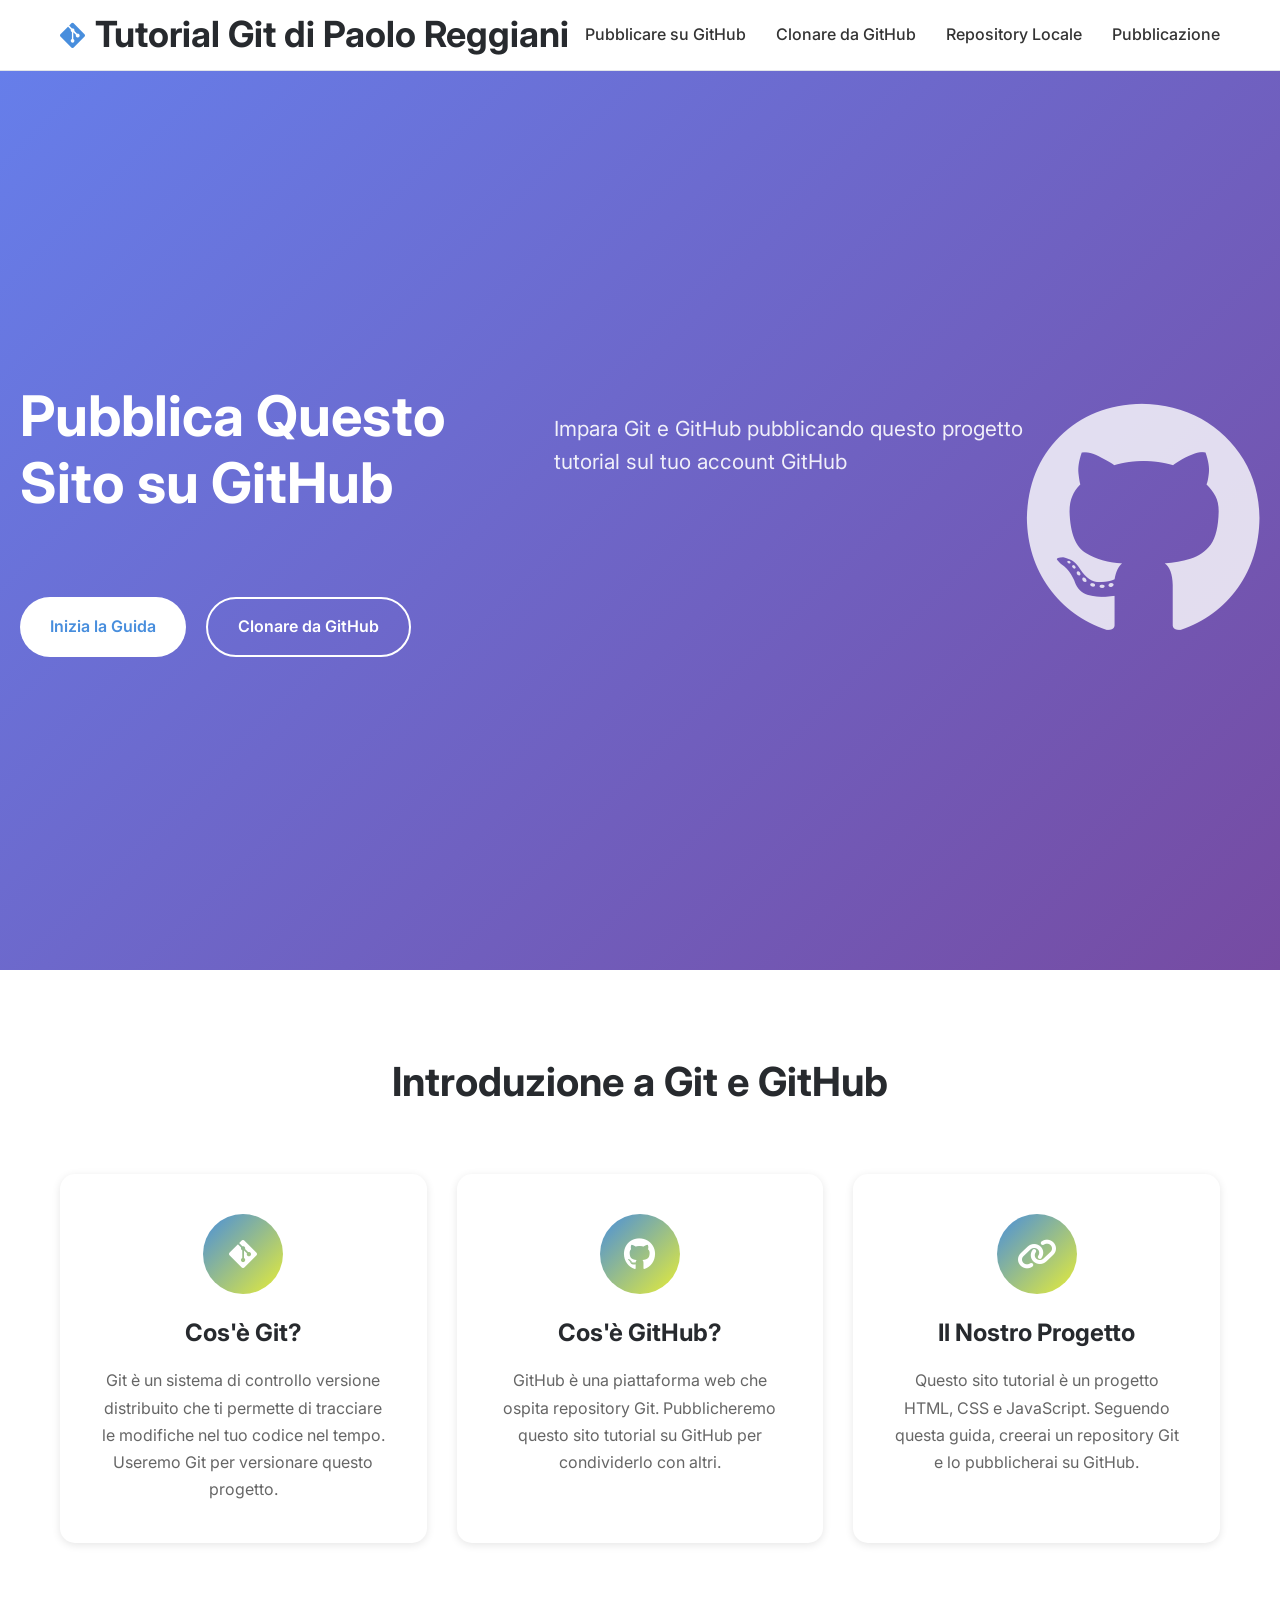
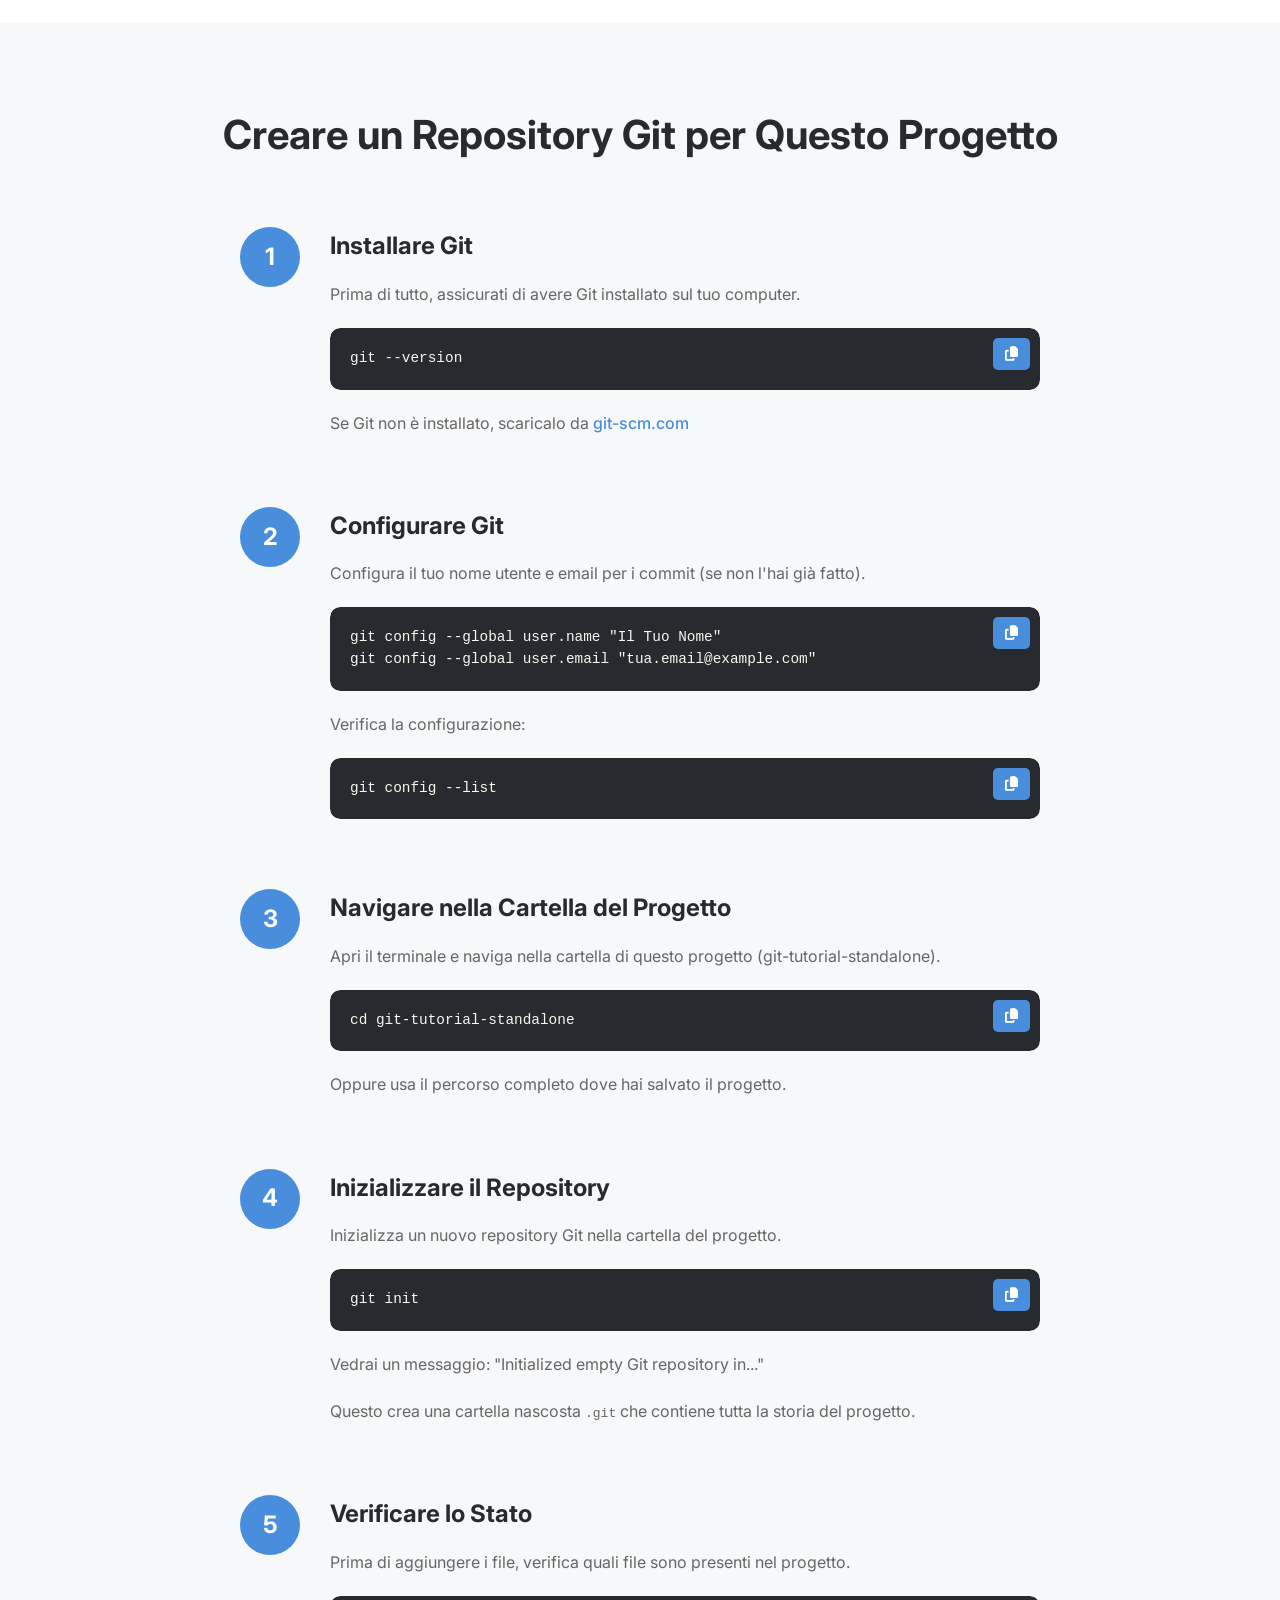
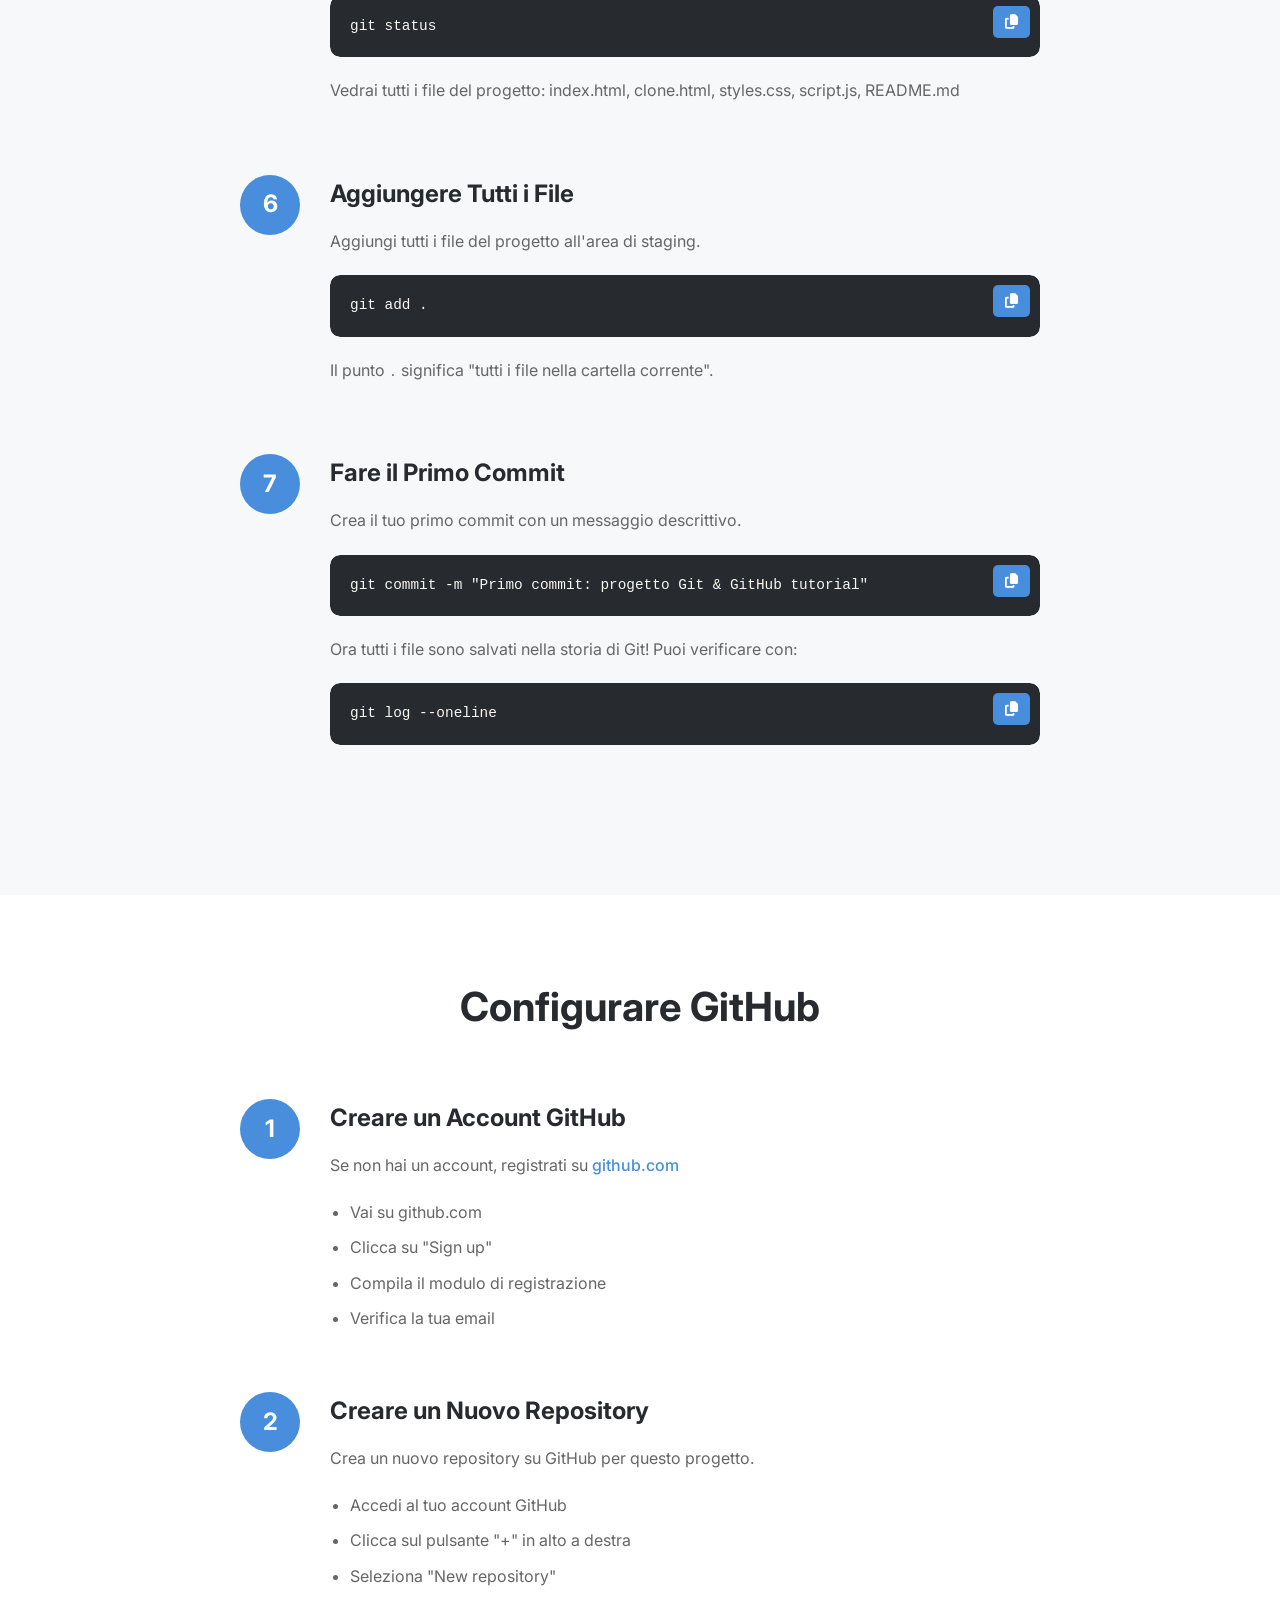
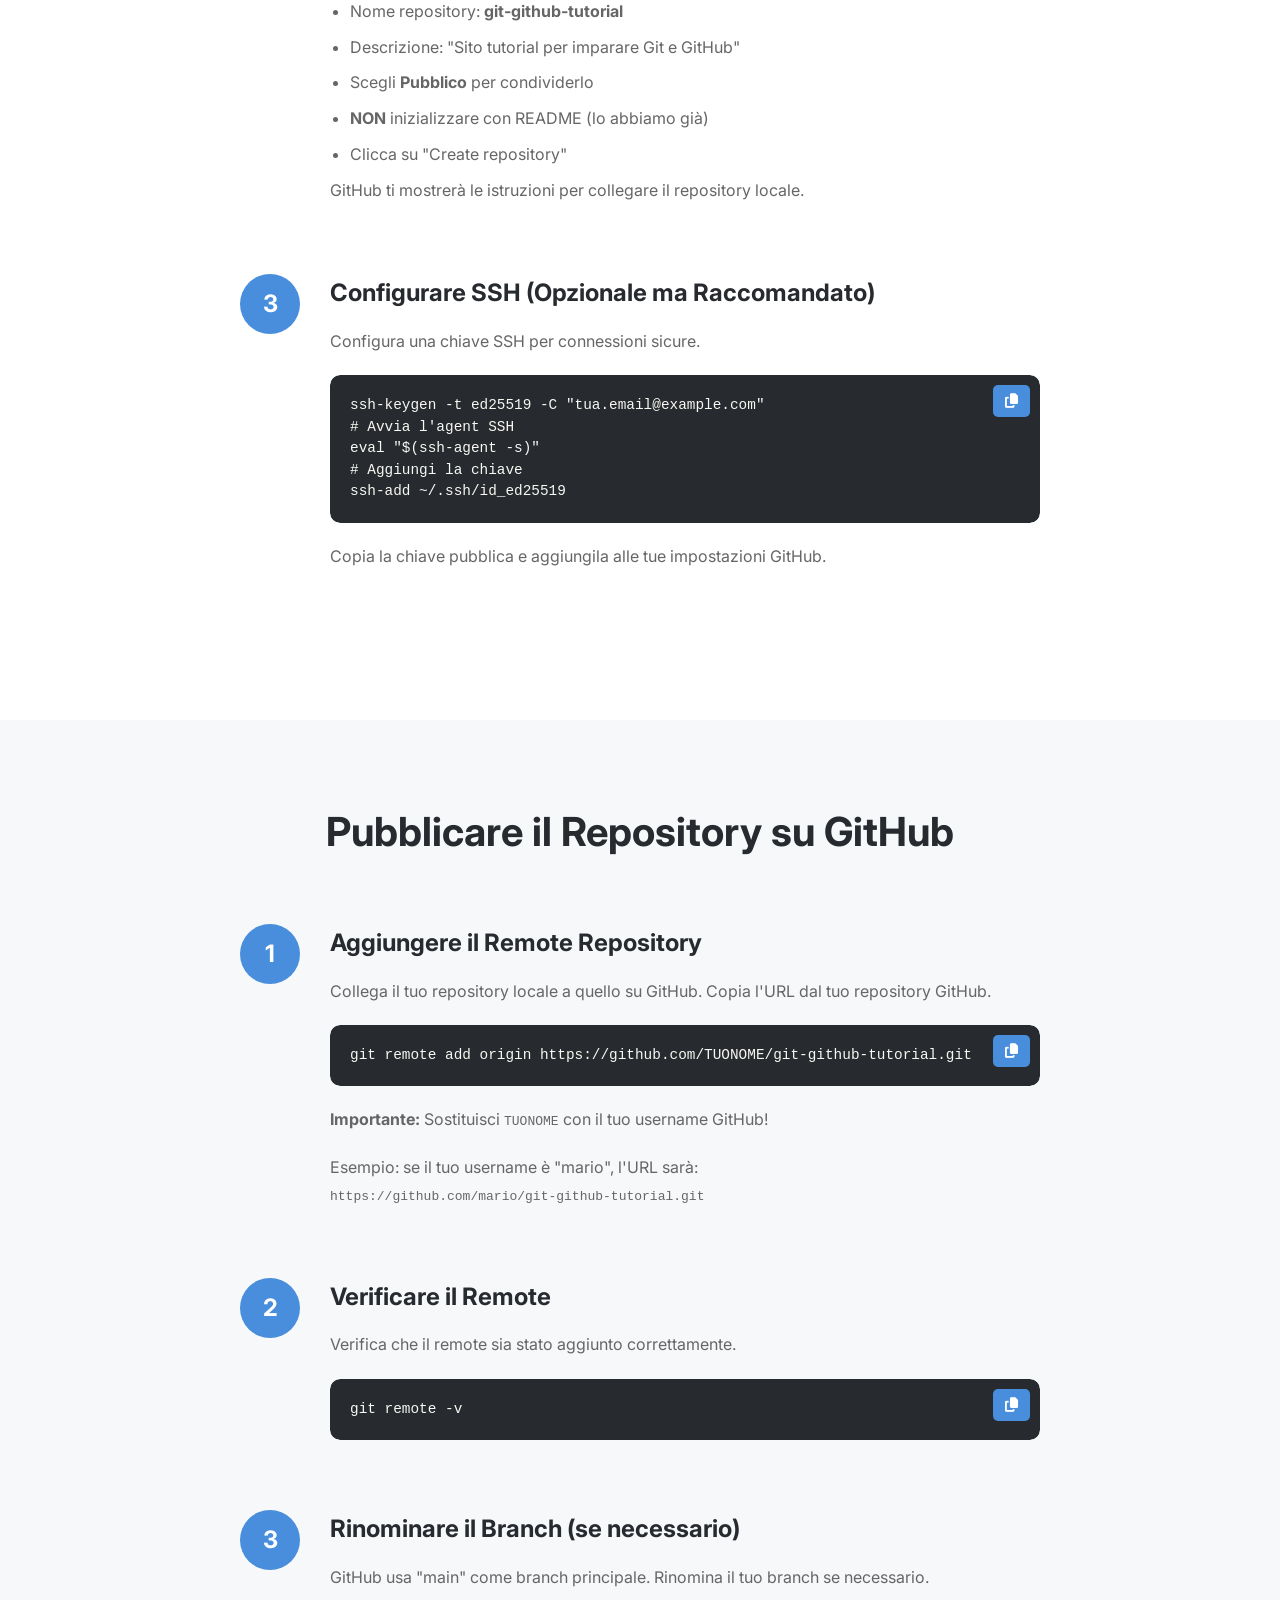
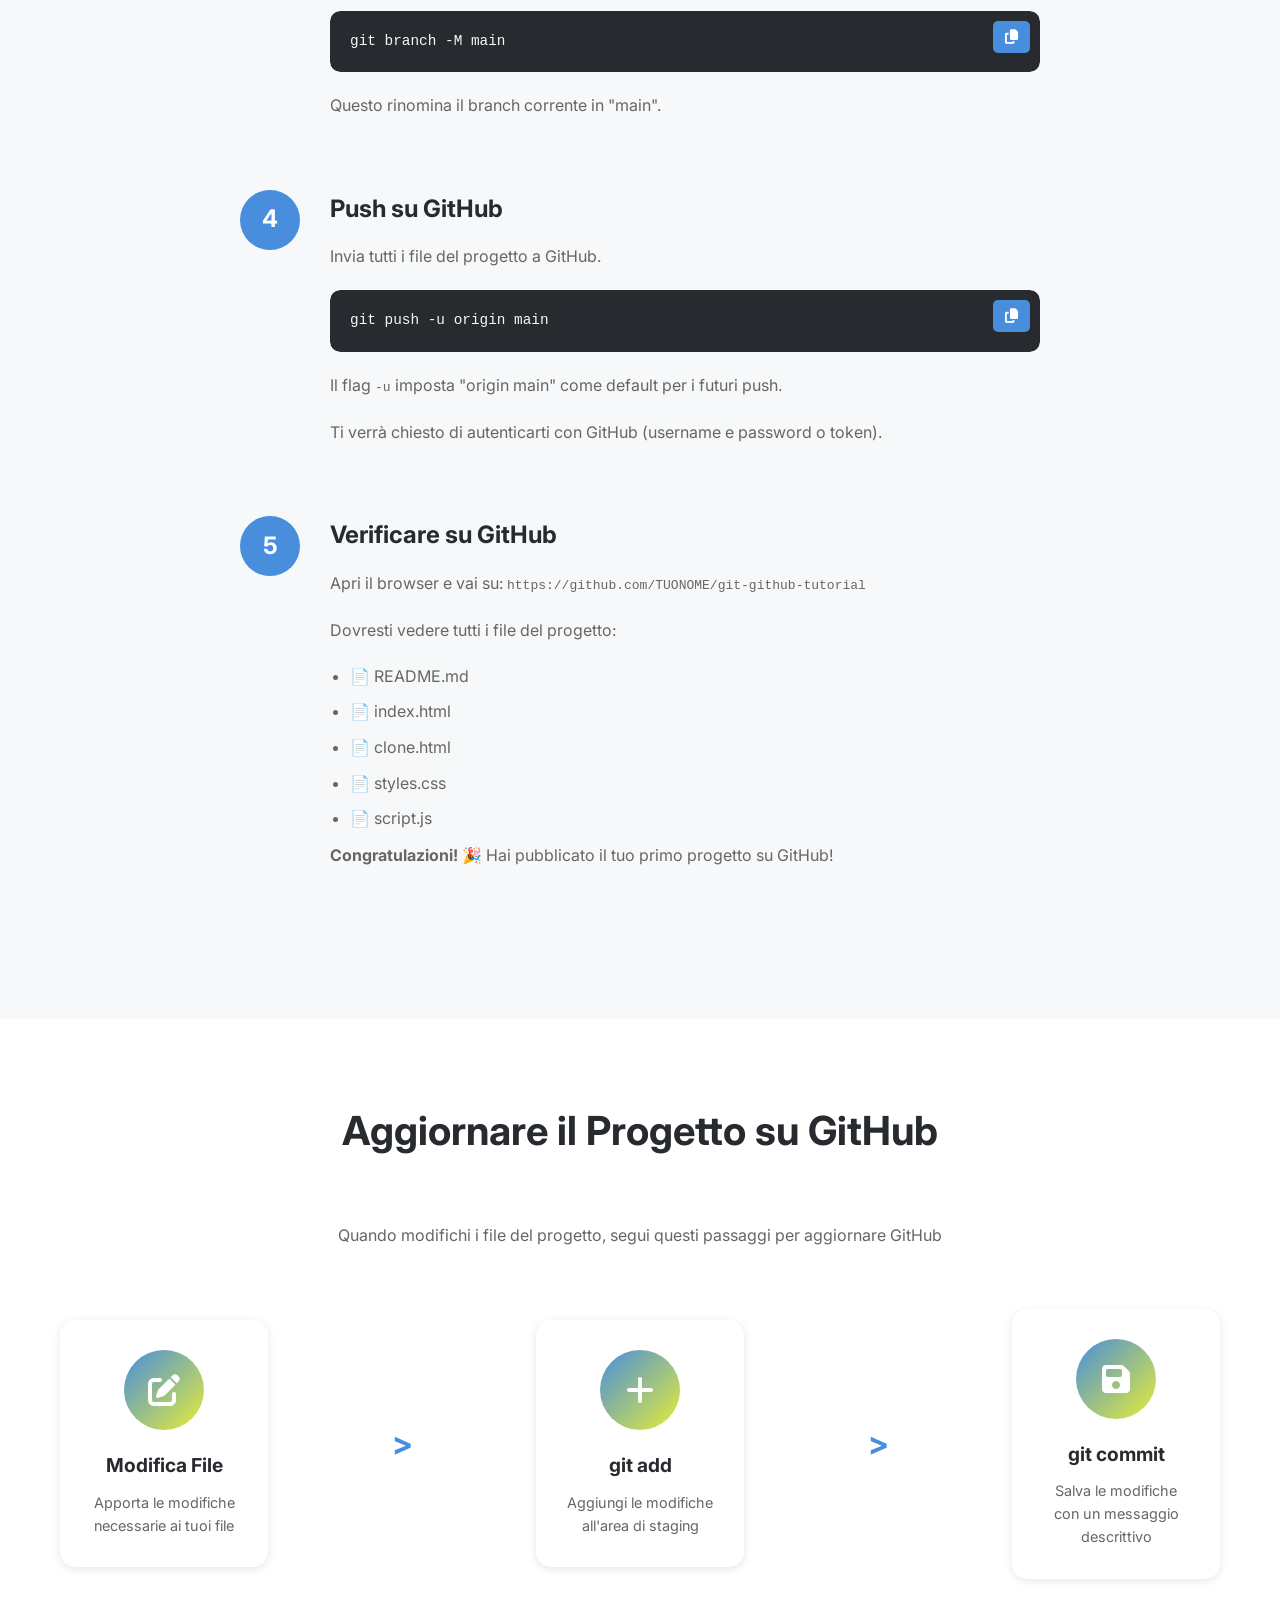
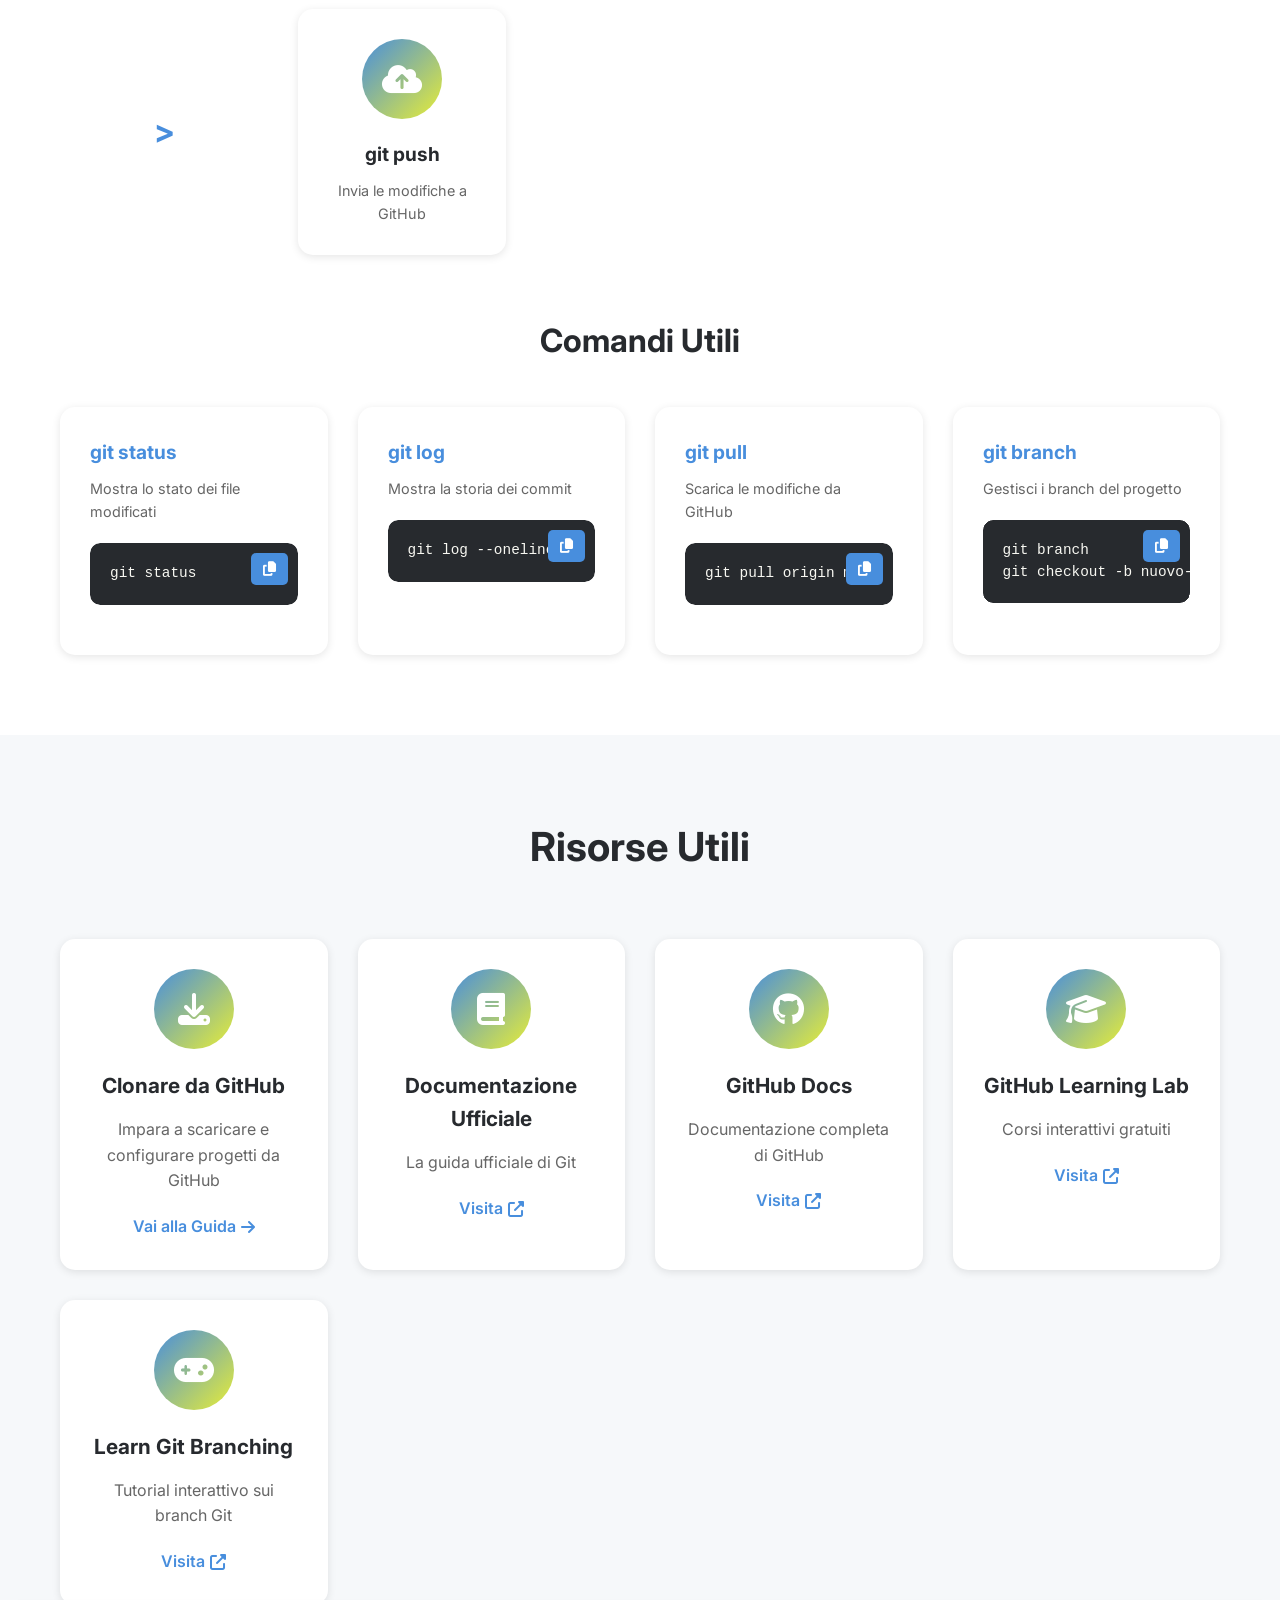
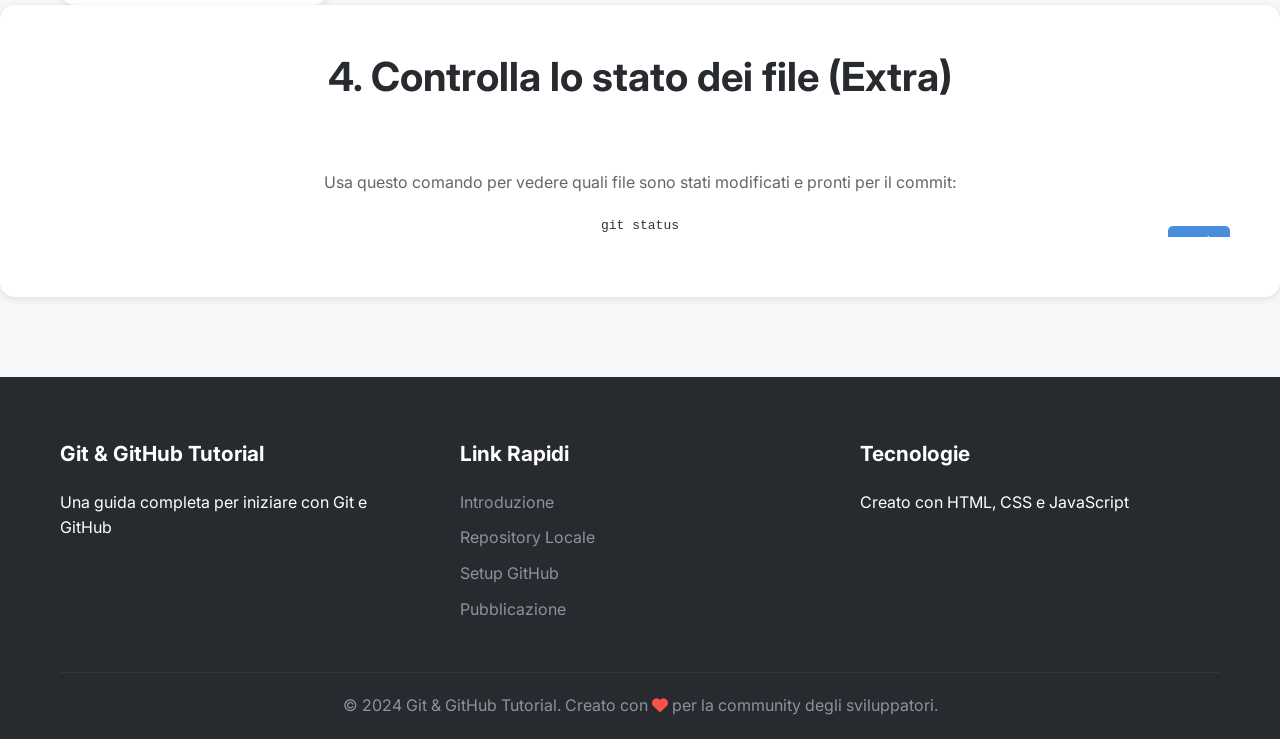
==== commit 1c12f47b: "Esercizio 2: personalizzati colori, titolo e aggiunta nuova sezione" ====
--- a/index.html
+++ b/index.html
@@ -3,7 +3,7 @@
 <head>
     <meta charset="UTF-8">
     <meta name="viewport" content="width=device-width, initial-scale=1.0">
-    <title>Git & GitHub - Guida Completa</title>
+    <title>Git & GitHub - Guida Completa - Paolo Reggiani</title>
     <link rel="stylesheet" href="styles.css">
     <link href="https://fonts.googleapis.com/css2?family=Inter:wght@300;400;500;600;700&display=swap" rel="stylesheet">
     <link rel="stylesheet" href="https://cdnjs.cloudflare.com/ajax/libs/font-awesome/6.4.0/css/all.min.css">
@@ -14,7 +14,7 @@
             <div class="nav-container">
                 <div class="nav-logo">
                     <i class="fab fa-git-alt"></i>
-                    <span>Git & GitHub</span>
+                    <h1>Tutorial Git di Paolo Reggiani</h1>
                 </div>
                 <ul class="nav-menu">
                     <li><a href="index.html">Pubblicare su GitHub</a></li>
@@ -479,6 +479,14 @@
                     </div>
                 </div>
             </div>
+            <div class="card">
+            <h2>4. Controlla lo stato dei file (Extra)</h2>
+            <p>Usa questo comando per vedere quali file sono stati modificati e pronti per il commit:</p>
+            <div class="code-block">
+                <code>git status</code>
+                <button class="copy-btn">Copia</button>
+            </div>
+        </div>
         </section>
     </main>
 
--- a/styles.css
+++ b/styles.css
@@ -6,9 +6,9 @@
 }
 
 :root {
-    --primary-color: #0366d6;
-    --secondary-color: #28a745;
-    --dark-color: #24292e;
+    --primary-color: #488edd;
+    --secondary-color: #e7ed37;
+    --dark-color: #272a2e;
     --light-color: #f6f8fa;
     --text-color: #333;
     --text-light: #666;
